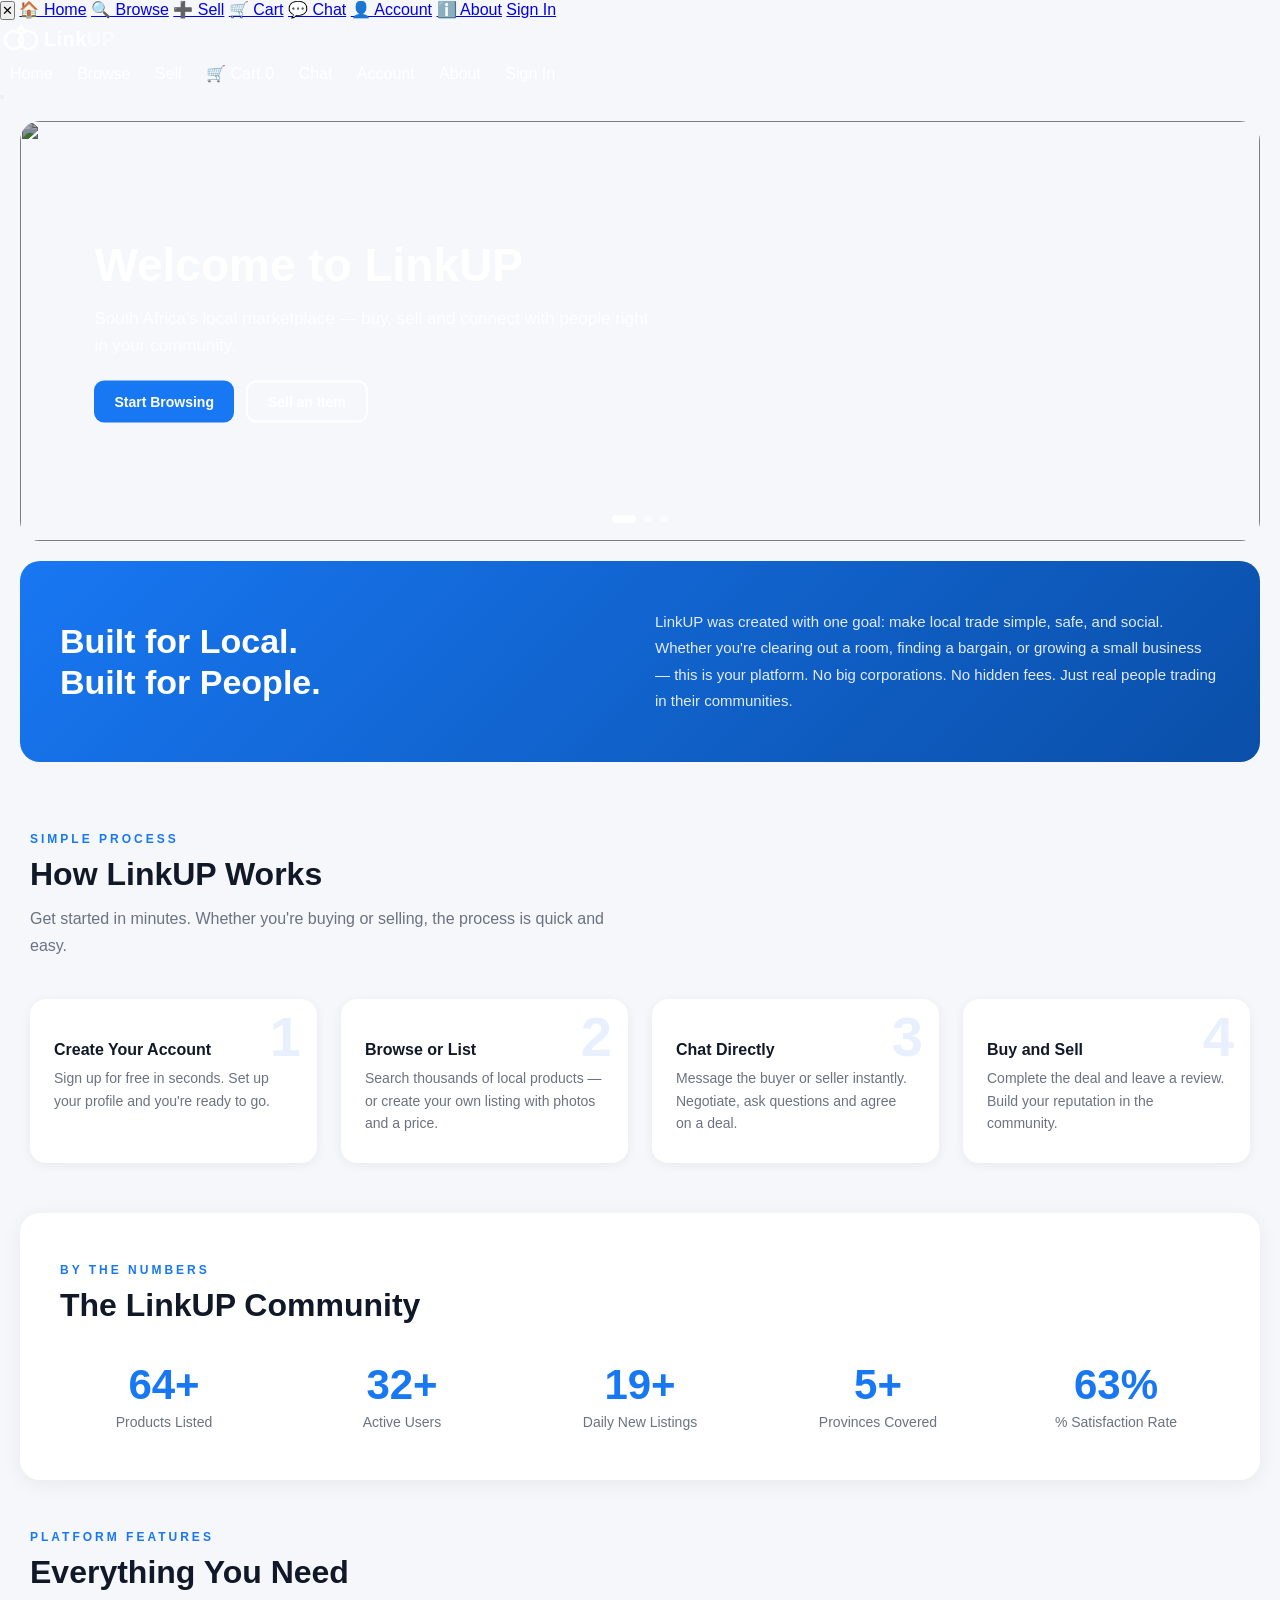
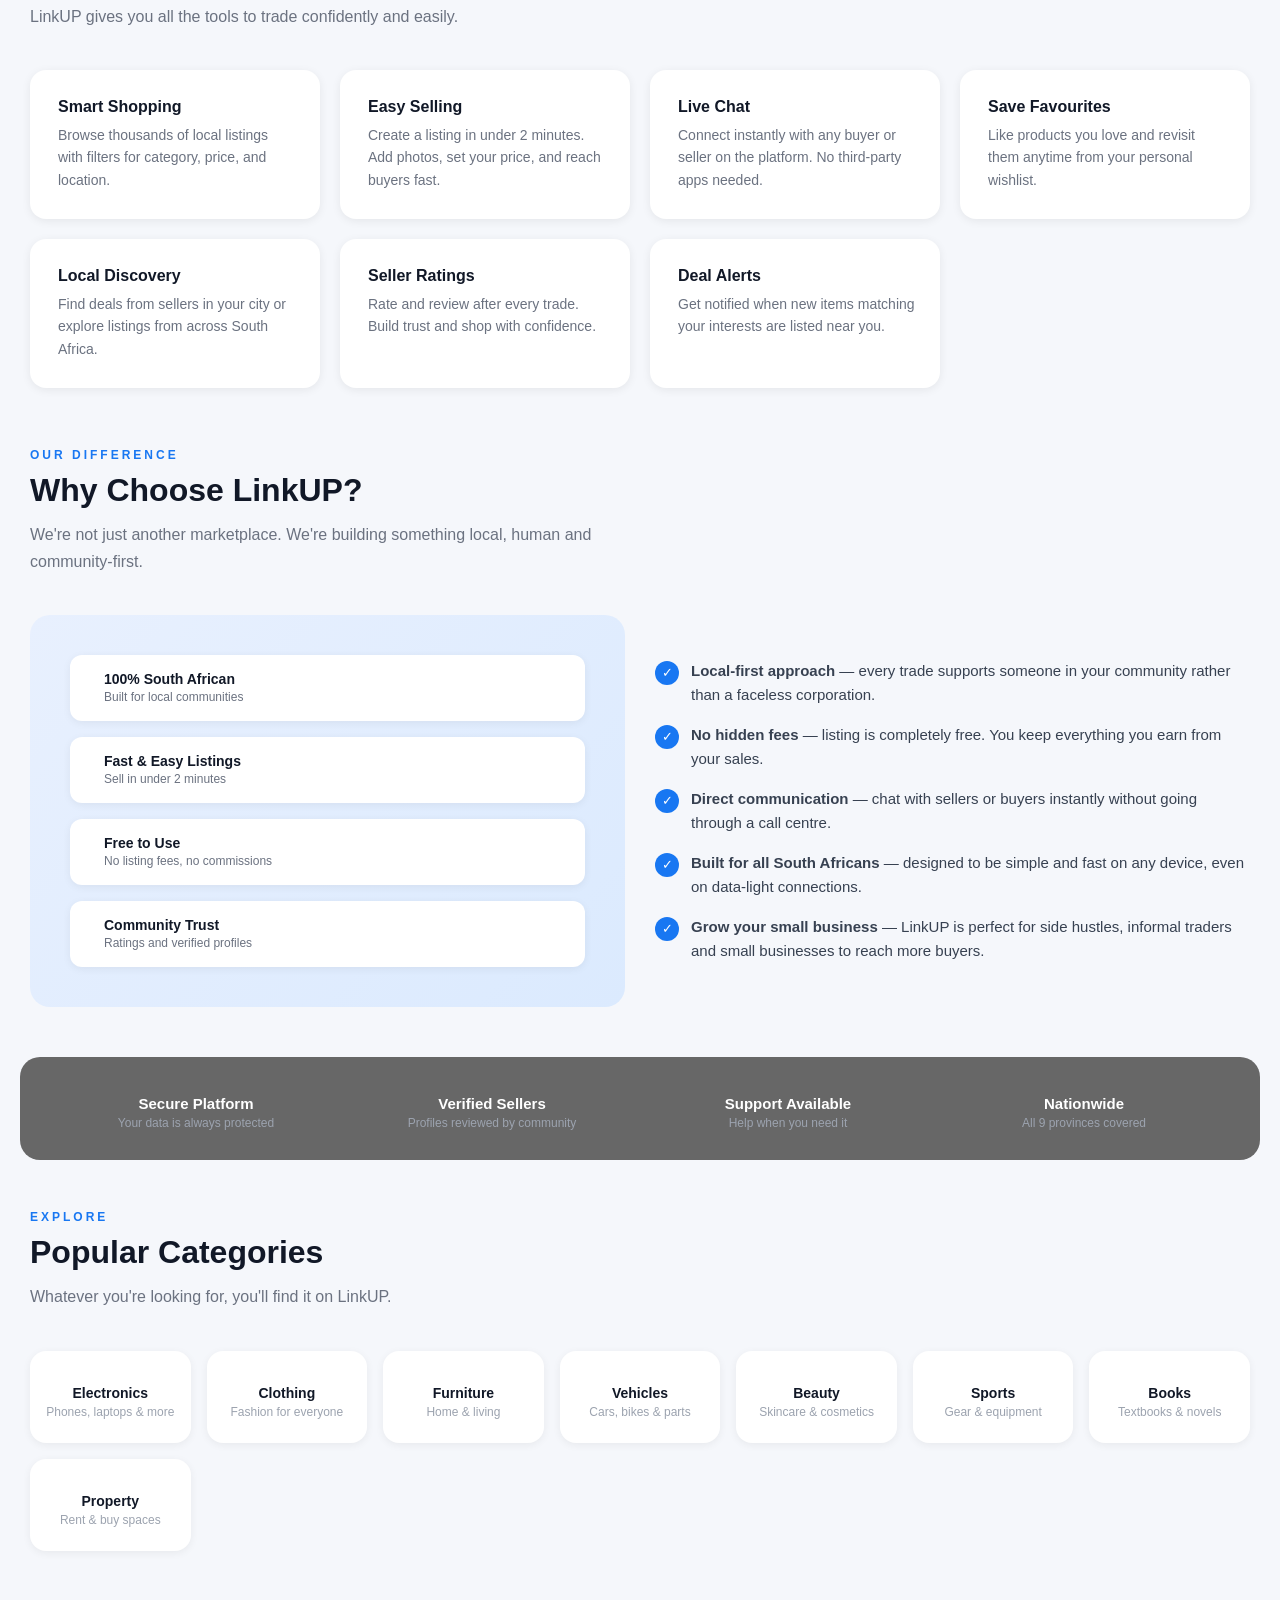
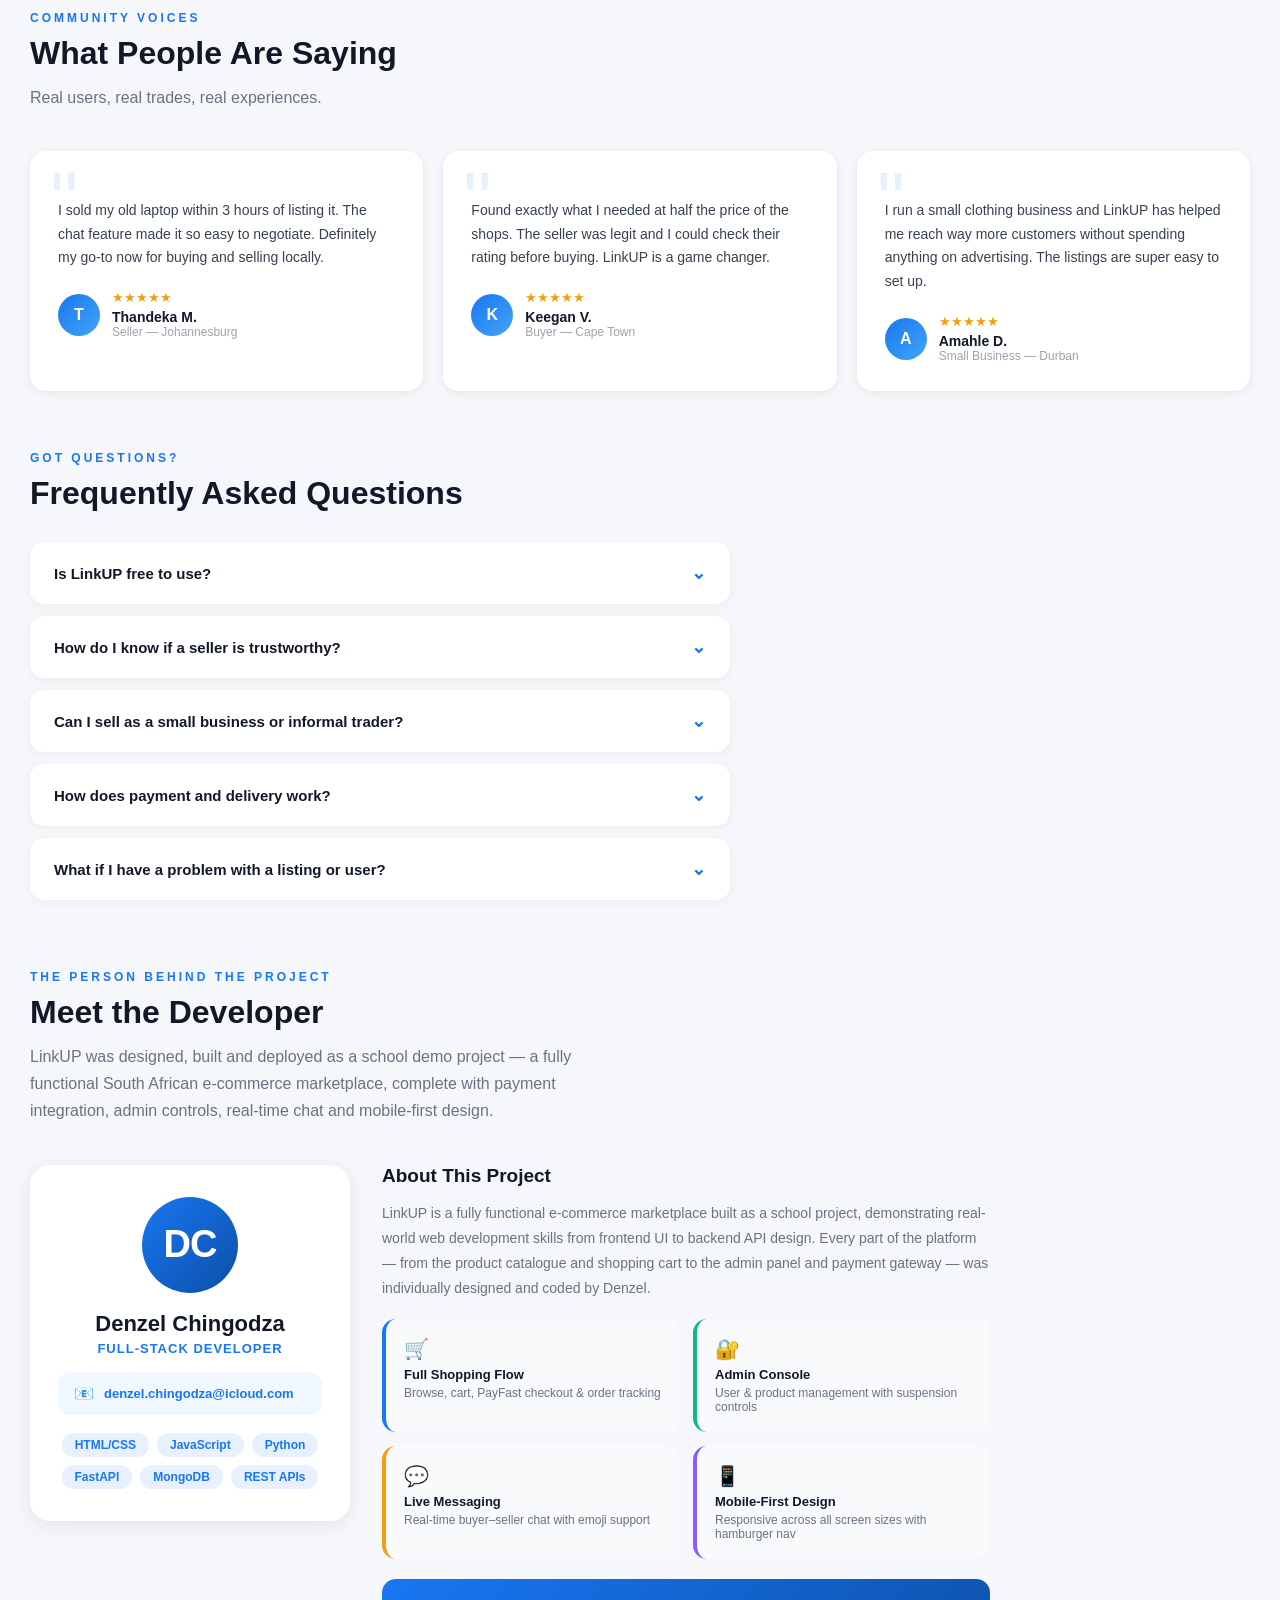
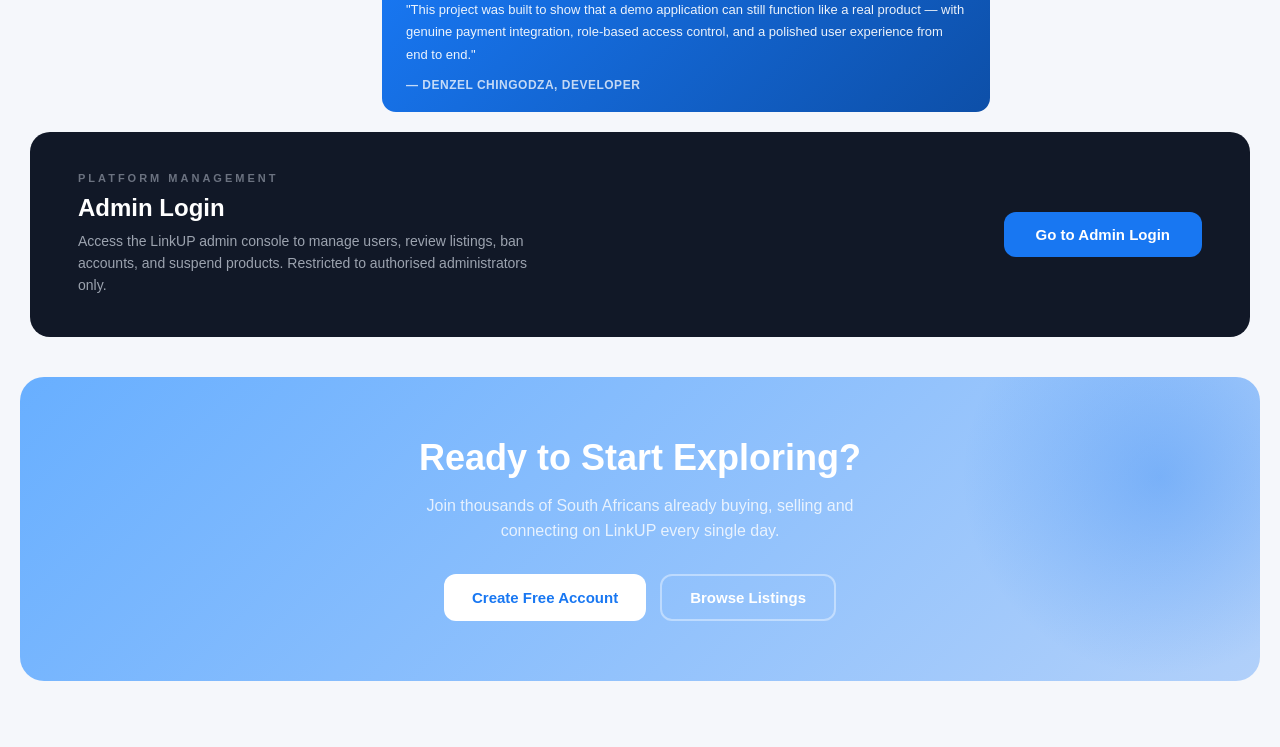
==== LinkUP Project/frontend/about.html @ 638b03fa "fix: restore admin login page to match user login design" ====
<!DOCTYPE html>
<html>
<head>
<meta name="viewport" content="width=device-width, initial-scale=1.0">
<meta charset="UTF-8">
<title>About LinkUP</title>
<link href="https://fonts.googleapis.com/css2?family=Syne:wght@400;600;700;800&family=DM+Sans:wght@300;400;500&display=swap" rel="stylesheet">
<link rel="stylesheet" href="style.css">

<style>
*{ box-sizing:border-box; margin:0; padding:0; }

body{
  font-family: -apple-system, BlinkMacSystemFont, 'Segoe UI', sans-serif;
  background:#f5f7fb;
  color:#111827;
}

/* ── MY TOPBAR ── */
.topbar nav a{
  margin:0 10px;
  color:rgb(255, 255, 255);
  text-decoration:none;
  font-weight:400;
}

/* ── THE HERO SLIDER ── */
.about-hero{
  position:relative;
  height:420px;
  overflow:hidden;
  border-radius:20px;
  margin:20px;
}
.about-slide{
  display:none;
  position:absolute;
  width:100%; height:100%;
}
.about-slide.active{ display:block; }
.about-slide img{
  width:100%; height:100%;
  object-fit:cover;
  filter:brightness(.65);
}
.about-overlay{
  position:absolute;
  top:50%; left:6%;
  transform:translateY(-50%);
  color:white;
  max-width:560px;
}
.about-overlay h1{
  font-family: -apple-system, BlinkMacSystemFont, 'Segoe UI', sans-serif;
  font-size:46px;
  font-weight:800;
  line-height:1.1;
  margin-bottom:14px;
}
.about-overlay p{
  font-size:17px;
  opacity:.9;
  margin-bottom:22px;
  line-height:1.6;
}
.hero-btns{ display:flex; gap:12px; flex-wrap:wrap; }
.hero-btns button{
  padding:11px 20px;
  border:none;
  border-radius:10px;
  font-weight:600;
  cursor:pointer;
  font-size:14px;
  transition:.2s;
}
.hero-btns .btn-primary{ background:#1877f2; color:white; }
.hero-btns .btn-outline{
  background:transparent;
  color:white;
  border:2px solid white;
}
.hero-btns button:hover{ opacity:.85; transform:translateY(-1px); }

/* slider dots */
.hero-dots{
  position:absolute;
  bottom:18px; left:50%;
  transform:translateX(-50%);
  display:flex; gap:8px;
}
.hero-dot{
  width:8px; height:8px;
  border-radius:50%;
  background:rgba(255,255,255,.5);
  cursor:pointer;
  transition:.3s;
}
.hero-dot.active{ background:white; width:24px; border-radius:4px; }

/* ── THE SECTION BASE ── */
.section{
  padding:50px 30px;
}
.section-label{
  font-size:12px;
  font-weight:700;
  letter-spacing:3px;
  text-transform:uppercase;
  color:#1877f2;
  margin-bottom:10px;
}
.section-title{
  font-family: -apple-system, BlinkMacSystemFont, 'Segoe UI', sans-serif;
  font-size:32px;
  font-weight:800;
  margin-bottom:12px;
  color:#111827;
}
.section-sub{
  color:#6b7280;
  max-width:600px;
  line-height:1.7;
  margin-bottom:40px;
}

/* ── THE MISSION STRIP ── */
.mission-strip{
  background:linear-gradient(135deg,#1877f2 0%,#0a4fa8 100%);
  color:white;
  padding:48px 40px;
  margin:0 20px 20px;
  border-radius:20px;
  display:grid;
  grid-template-columns:1fr 1fr;
  gap:30px;
  align-items:center;
}
.mission-strip h2{
  font-family: -apple-system, BlinkMacSystemFont, 'Segoe UI', sans-serif;
  font-size:34px;
  font-weight:800;
  line-height:1.2;
}
.mission-strip p{
  opacity:.88;
  line-height:1.75;
  font-size:15px;
}
@media(max-width:700px){ .mission-strip{ grid-template-columns:1fr; } }

/* ── FUNCTIONALITY ── */
.steps{
  display:grid;
  grid-template-columns:repeat(auto-fit,minmax(200px,1fr));
  gap:24px;
  counter-reset:step;
}
.step-card{
  background:white;
  border-radius:16px;
  padding:28px 24px;
  box-shadow:0 2px 12px rgba(0,0,0,.06);
  position:relative;
  overflow:hidden;
  transition:.25s;
}
.step-card:hover{ transform:translateY(-5px); box-shadow:0 8px 24px rgba(24,119,242,.15); }
.step-num{
  font-family: -apple-system, BlinkMacSystemFont, 'Segoe UI', sans-serif;
  font-size:56px;
  font-weight:800;
  color:#e8f0fe;
  position:absolute;
  top:10px; right:16px;
  line-height:1;
}
.step-icon{ font-size:30px; margin-bottom:14px; }
.step-card h3{
  font-family: -apple-system, BlinkMacSystemFont, 'Segoe UI', sans-serif;
  font-size:16px;
  font-weight:700;
  margin-bottom:8px;
}
.step-card p{ color:#6b7280; font-size:14px; line-height:1.6; }

/* ── THE FEATURE CARDS ── */
.features-grid{
  display:grid;
  grid-template-columns:repeat(auto-fit,minmax(230px,1fr));
  gap:20px;
}
.feature-card{
  background:white;
  padding:28px 24px;
  border-radius:16px;
  box-shadow:0 2px 10px rgba(0,0,0,.07);
  transition:.25s;
  border-left:4px solid transparent;
}
.feature-card:hover{
  transform:translateY(-4px);
  border-left-color:#1877f2;
  box-shadow:0 8px 24px rgba(24,119,242,.12);
}
.feature-icon{
  width:48px; height:48px;
  background:#e8f0fe;
  border-radius:12px;
  display:flex; align-items:center; justify-content:center;
  font-size:22px;
  margin-bottom:16px;
}
.feature-card h3{
  font-family: -apple-system, BlinkMacSystemFont, 'Segoe UI', sans-serif;
  font-size:16px;
  font-weight:700;
  margin-bottom:8px;
}
.feature-card p{ color:#6b7280; font-size:14px; line-height:1.6; }

/* ── THE STATS ── */
.stats-section{
  background:white;
  margin:0 20px;
  border-radius:20px;
  padding:50px 40px;
  box-shadow:0 4px 20px rgba(0,0,0,.06);
}
.stats-grid{
  display:grid;
  grid-template-columns:repeat(auto-fit,minmax(160px,1fr));
  gap:30px;
  margin-top:40px;
}
.stat-item{ text-align:center; }
.stat-number{
  font-family: -apple-system, BlinkMacSystemFont, 'Segoe UI', sans-serif;
  font-size:42px;
  font-weight:800;
  color:#1877f2;
  display:block;
  line-height:1;
  margin-bottom:8px;
}
.stat-label{ color:#6b7280; font-size:14px; }

/* ── WHY LINKUP DESIGN ── */
.why-grid{
  display:grid;
  grid-template-columns:1fr 1fr;
  gap:30px;
  align-items:center;
}
.why-visual{
  background:linear-gradient(135deg,#e8f0fe,#dbeafe);
  border-radius:20px;
  padding:40px;
  display:flex; flex-direction:column; gap:16px;
}
.why-badge{
  background:white;
  border-radius:12px;
  padding:16px 20px;
  display:flex; align-items:center; gap:14px;
  box-shadow:0 2px 8px rgba(0,0,0,.06);
  transition:.2s;
}
.why-badge:hover{ transform:translateX(6px); }
.why-badge-icon{ font-size:24px; }
.why-badge-text strong{ display:block; font-size:14px; font-weight:600; }
.why-badge-text span{ font-size:12px; color:#6b7280; }
.why-points{ list-style:none; display:flex; flex-direction:column; gap:16px; }
.why-points li{
  display:flex; gap:12px;
  align-items:flex-start;
  font-size:15px;
  color:#374151;
  line-height:1.6;
}
.why-check{
  width:24px; height:24px;
  background:#1877f2;
  border-radius:50%;
  color:white;
  font-size:13px;
  display:flex; align-items:center; justify-content:center;
  flex-shrink:0;
  margin-top:2px;
}
@media(max-width:700px){ .why-grid{ grid-template-columns:1fr; } }

/* ── THE CATEGORIES ── */
.cat-grid{
  display:grid;
  grid-template-columns:repeat(auto-fit,minmax(150px,1fr));
  gap:16px;
}
.cat-card{
  background:white;
  border-radius:16px;
  padding:24px 16px;
  text-align:center;
  cursor:pointer;
  transition:.25s;
  box-shadow:0 2px 8px rgba(0,0,0,.06);
}
.cat-card:hover{
  background:#1877f2;
  color:white;
  transform:translateY(-4px);
  box-shadow:0 8px 24px rgba(24,119,242,.25);
}
.cat-card:hover .cat-sub{ color:rgba(255,255,255,.7); }
.cat-emoji{ font-size:32px; margin-bottom:10px; }
.cat-name{ font-weight:700; font-size:14px; margin-bottom:4px; }
.cat-sub{ font-size:12px; color:#9ca3af; transition:.25s; }

/* ── THE TRUST BADGES ── */
.trust-bar{
  background:#676767;
  color:white;
  padding:30px 40px;
  margin:0 20px;
  border-radius:20px;
  display:grid;
  grid-template-columns:repeat(auto-fit,minmax(180px,1fr));
  gap:24px;
  text-align:center;
}
.trust-item .t-icon{ font-size:28px; margin-bottom:8px; }
.trust-item .t-title{
  font-family: -apple-system, BlinkMacSystemFont, 'Segoe UI', sans-serif;
  font-weight:700;
  font-size:15px;
  margin-bottom:4px;
}
.trust-item .t-sub{ font-size:12px; color:#9ca3af; }

/* ── TESTIMONIALS ── */
.testimonials-grid{
  display:grid;
  grid-template-columns:repeat(auto-fit,minmax(260px,1fr));
  gap:20px;
}
.testi-card{
  background:white;
  border-radius:16px;
  padding:28px;
  box-shadow:0 2px 10px rgba(0,0,0,.07);
  position:relative;
}
.testi-card::before{
  content:'"';
  font-family: -apple-system, BlinkMacSystemFont, 'Segoe UI', sans-serif;
  font-size:80px;
  color:#e8f0fe;
  position:absolute;
  top:10px; left:20px;
  line-height:1;
}
.testi-text{
  font-size:14px;
  color:#374151;
  line-height:1.7;
  margin-bottom:20px;
  margin-top:20px;
}
.testi-author{ display:flex; align-items:center; gap:12px; }
.testi-avatar{
  width:42px; height:42px;
  border-radius:50%;
  background:linear-gradient(135deg,#1877f2,#42a5f5);
  display:flex; align-items:center; justify-content:center;
  color:white;
  font-weight:700;
  font-size:16px;
}
.testi-name{ font-weight:600; font-size:14px; }
.testi-role{ font-size:12px; color:#9ca3af; }
.stars{ color:#f59e0b; font-size:13px; margin-bottom:4px; }

/* ── FAQ ── */
.faq-list{ max-width:700px; display:flex; flex-direction:column; gap:12px; }
.faq-item{
  background:white;
  border-radius:14px;
  overflow:hidden;
  box-shadow:0 2px 8px rgba(0,0,0,.05);
}
.faq-q{
  padding:20px 24px;
  font-weight:600;
  cursor:pointer;
  display:flex;
  justify-content:space-between;
  align-items:center;
  user-select:none;
  font-size:15px;
  transition:.2s;
}
.faq-q:hover{ color:#1877f2; }
.faq-arrow{ transition:.3s; font-size:18px; color:#1877f2; }
.faq-item.open .faq-arrow{ transform:rotate(180deg); }
.faq-a{
  max-height:0;
  overflow:hidden;
  transition:max-height .4s ease, padding .3s;
  padding:0 24px;
  color:#6b7280;
  font-size:14px;
  line-height:1.7;
}
.faq-item.open .faq-a{
  max-height:200px;
  padding:0 24px 20px;
}

/* ── CTA FINAL ── */
.final-cta{
  background:linear-gradient(135deg,#68afff 0%,#b1d0fa 100%);
  color:rgb(255, 255, 255);
  padding:60px 40px;
  margin:30px 20px;
  border-radius:24px;
  text-align:center;
  position:relative;
  overflow:hidden;
}
.final-cta::before{
  content:'';
  position:absolute;
  width:400px; height:400px;
  background:radial-gradient(circle,rgba(24,119,242,.3),transparent 70%);
  top:-100px; right:-100px;
  border-radius:50%;
}
.final-cta h2{
  font-family: -apple-system, BlinkMacSystemFont, 'Segoe UI', sans-serif;
  font-size:36px;
  font-weight:800;
  margin-bottom:14px;
  position:relative;
}
.final-cta p{
  opacity:.8;
  font-size:16px;
  margin-bottom:30px;
  max-width:500px;
  margin-left:auto; margin-right:auto;
  line-height:1.6;
  position:relative;
}
.cta-btns{ display:flex; gap:14px; justify-content:center; flex-wrap:wrap; position:relative; }
.cta-btns .btn-white{
  padding:13px 28px;
  background:white;
  color:#1877f2;
  border:none;
  border-radius:12px;
  font-weight:700;
  cursor:pointer;
  font-size:15px;
  transition:.2s;
}
.cta-btns .btn-outline-white{
  padding:13px 28px;
  background:transparent;
  color:white;
  border:2px solid rgba(255,255,255,.4);
  border-radius:12px;
  font-weight:600;
  cursor:pointer;
  font-size:15px;
  transition:.2s;
}
.cta-btns button:hover{ transform:translateY(-2px); opacity:.9; }

/* ── COUNTER ANIMATION ── */
@keyframes countUp{ from{ opacity:0; transform:translateY(10px); } to{ opacity:1; transform:translateY(0); } }
.stat-number{ animation:countUp .6s ease forwards; }

</style>
</head>
<body>

<!-- ── MY TOPBAR ── -->
<!-- Mobile nav overlay -->
<div class="mobile-nav-overlay" id="mobileOverlay" onclick="closeMobileNav()"></div>
<nav class="mobile-nav" id="mobileNav">
  <button class="mobile-nav-close" onclick="closeMobileNav()">&#x2715;</button>
  <a href="index.html">🏠 Home</a>
  <a href="products.html">🔍 Browse</a>
  <a href="sell.html">➕ Sell</a>
  <a href="cart.html">🛒 Cart</a>
  <a href="chat.html">💬 Chat</a>
  <a href="account.html">👤 Account</a>
  <a href="about.html">ℹ️ About</a>
  <a href="login.html" class="mobile-login">Sign In</a>
</nav>

<header class="topbar">
  <a href="index.html" class="brand">
    <svg width="148" height="40" viewBox="0 0 148 40" fill="none" xmlns="http://www.w3.org/2000/svg">
      <!-- Left circle -->
      <circle cx="14" cy="20" r="9" stroke="white" stroke-width="2.5" fill="none"/>
      <!-- Right circle overlapping -->
      <circle cx="28" cy="20" r="9" stroke="white" stroke-width="2.5" fill="none"/>
      <!-- Upward arrow rising from overlap -->
      <line x1="21" y1="17" x2="21" y2="7" stroke="white" stroke-width="2.5" stroke-linecap="round"/>
      <polyline points="17,11 21,6 25,11" stroke="white" stroke-width="2.5" stroke-linecap="round" stroke-linejoin="round" fill="none"/>
      <!-- Wordmark -->
      <text x="44" y="26" font-family="Poppins, Segoe UI, Arial, sans-serif"
            font-size="20" font-weight="800" fill="white" letter-spacing="0.4">
        Link<tspan fill="rgba(255,255,255,0.55)">UP</tspan>
      </text>
    </svg>
  </a>
  <nav class="nav-right">
    <a href="index.html">Home</a>
    <a href="products.html">Browse</a>
    <a href="sell.html">Sell</a>
    <a href="cart.html" class="cart-link">🛒 Cart <span id="cartCount" class="cart-count">0</span></a>
    <a href="chat.html">Chat</a>
    <a href="account.html">Account</a>
    <a href="about.html" class="active">About</a>
    <a href="login.html" class="login-link">Sign In</a>
  </nav>
  <button class="hamburger" id="hamburger" onclick="toggleMobileNav()" aria-label="Open menu"><span></span><span></span><span></span></button>
</header>

<!-- ── HERO SLIDER ── -->
<div class="about-hero">

  <div class="about-slide active">
    <img src="https://images.unsplash.com/photo-1580060839134-75a5edca2e99?q=80&w=2071&auto=format&fit=crop">
    <div class="about-overlay">
      <h1>Welcome to LinkUP</h1>
      <p>South Africa's local marketplace — buy, sell and connect with people right in your community.</p>
      <div class="hero-btns">
        <button class="btn-primary" onclick="location.href='products.html'">Start Browsing</button>
        <button class="btn-outline" onclick="location.href='sell.html'">Sell an Item</button>
      </div>
    </div>
  </div>

  <div class="about-slide">
    <img src="https://images.unsplash.com/photo-1692689383052-9fbf3d1c0969?q=80&w=2071&auto=format&fit=crop">
    <div class="about-overlay">
      <h1>Everything In One Place</h1>
      <p>Electronics, fashion, furniture, vehicles and more — all from local sellers near you.</p>
      <div class="hero-btns">
        <button class="btn-primary" onclick="location.href='products.html'">Explore Marketplace</button>
      </div>
    </div>
  </div>

  <div class="about-slide">
    <img src="https://images.unsplash.com/photo-1522202176988-66273c2fd55f">
    <div class="about-overlay">
      <h1>Chat & Connect Instantly</h1>
      <p>Talk directly with buyers and sellers — no middlemen, no delays.</p>
      <div class="hero-btns">
        <button class="btn-primary" onclick="location.href='chat.html'">Open Chat</button>
      </div>
    </div>
  </div>

  <div class="hero-dots">
    <div class="hero-dot active" onclick="goToSlide(0)"></div>
    <div class="hero-dot" onclick="goToSlide(1)"></div>
    <div class="hero-dot" onclick="goToSlide(2)"></div>
  </div>
</div>

<!-- ── MISSION STRIP ── -->
<div class="mission-strip">
  <div>
    <h2>Built for Local.<br>Built for People.</h2>
  </div>
  <div>
    <p>LinkUP was created with one goal: make local trade simple, safe, and social. Whether you're clearing out a room, finding a bargain, or growing a small business — this is your platform. No big corporations. No hidden fees. Just real people trading in their communities.</p>
  </div>
</div>

<!-- ── HOW IT WORKS ── -->
<section class="section">
  <div class="section-label">Simple Process</div>
  <h2 class="section-title">How LinkUP Works</h2>
  <p class="section-sub">Get started in minutes. Whether you're buying or selling, the process is quick and easy.</p>

  <div class="steps">

    <div class="step-card">
      <div class="step-num">1</div>
      <div class="step-icon"></div>
      <h3>Create Your Account</h3>
      <p>Sign up for free in seconds. Set up your profile and you're ready to go.</p>
    </div>

    <div class="step-card">
      <div class="step-num">2</div>
      <div class="step-icon"></div>
      <h3>Browse or List</h3>
      <p>Search thousands of local products — or create your own listing with photos and a price.</p>
    </div>

    <div class="step-card">
      <div class="step-num">3</div>
      <div class="step-icon"></div>
      <h3>Chat Directly</h3>
      <p>Message the buyer or seller instantly. Negotiate, ask questions and agree on a deal.</p>
    </div>

    <div class="step-card">
      <div class="step-num">4</div>
      <div class="step-icon"></div>
      <h3>Buy and Sell</h3>
      <p>Complete the deal and leave a review. Build your reputation in the community.</p>
    </div>

  </div>
</section>

<!-- ── STATISTICS ── -->
<div class="stats-section">
  <div class="section-label">By the Numbers</div>
  <h2 class="section-title">The LinkUP Community</h2>
  <div class="stats-grid">
    <div class="stat-item">
      <span class="stat-number" data-target="100">0</span>
      <div class="stat-label">Products Listed</div>
    </div>
    <div class="stat-item">
      <span class="stat-number" data-target="50">0</span>
      <div class="stat-label">Active Users</div>
    </div>
    <div class="stat-item">
      <span class="stat-number" data-target="30">0</span>
      <div class="stat-label">Daily New Listings</div>
    </div>
    <div class="stat-item">
      <span class="stat-number" data-target="9">0</span>
      <div class="stat-label">Provinces Covered</div>
    </div>
    <div class="stat-item">
      <span class="stat-number" data-target="98">0</span>
      <div class="stat-label">% Satisfaction Rate</div>
    </div>
  </div>
</div>

<!-- ── FEATURES ── -->
<section class="section">
  <div class="section-label">Platform Features</div>
  <h2 class="section-title">Everything You Need</h2>
  <p class="section-sub">LinkUP gives you all the tools to trade confidently and easily.</p>

  <div class="features-grid">

    <div class="feature-card">
      <h3>Smart Shopping</h3>
      <p>Browse thousands of local listings with filters for category, price, and location.</p>
    </div>

    <div class="feature-card">
      <h3>Easy Selling</h3>
      <p>Create a listing in under 2 minutes. Add photos, set your price, and reach buyers fast.</p>
    </div>

    <div class="feature-card">
      <h3>Live Chat</h3>
      <p>Connect instantly with any buyer or seller on the platform. No third-party apps needed.</p>
    </div>

    <div class="feature-card">
      <h3>Save Favourites</h3>
      <p>Like products you love and revisit them anytime from your personal wishlist.</p>
    </div>

    <div class="feature-card">
      <h3>Local Discovery</h3>
      <p>Find deals from sellers in your city or explore listings from across South Africa.</p>
    </div>

    <div class="feature-card">
      <h3>Seller Ratings</h3>
      <p>Rate and review after every trade. Build trust and shop with confidence.</p>
    </div>

    <div class="feature-card">
      <h3>Deal Alerts</h3>
      <p>Get notified when new items matching your interests are listed near you.</p>
    </div>

    

  </div>
</section>

<!-- ── WHY LINKUP ── -->
<section class="section" style="padding-top:10px;">
  <div class="section-label">Our Difference</div>
  <h2 class="section-title">Why Choose LinkUP?</h2>
  <p class="section-sub">We're not just another marketplace. We're building something local, human and community-first.</p>

  <div class="why-grid">
    <div class="why-visual">
      <div class="why-badge">
        <div class="why-badge-icon"></div>
        <div class="why-badge-text">
          <strong>100% South African</strong>
          <span>Built for local communities</span>
        </div>
      </div>
      <div class="why-badge">
        <div class="why-badge-icon"></div>
        <div class="why-badge-text">
          <strong>Fast & Easy Listings</strong>
          <span>Sell in under 2 minutes</span>
        </div>
      </div>
      <div class="why-badge">
        <div class="why-badge-icon"></div>
        <div class="why-badge-text">
          <strong>Free to Use</strong>
          <span>No listing fees, no commissions</span>
        </div>
      </div>
      <div class="why-badge">
        <div class="why-badge-icon"></div>
        <div class="why-badge-text">
          <strong>Community Trust</strong>
          <span>Ratings and verified profiles</span>
        </div>
      </div>
    </div>

    <div>
      <ul class="why-points">
        <li>
          <div class="why-check">✓</div>
          <span><strong>Local-first approach</strong> — every trade supports someone in your community rather than a faceless corporation.</span>
        </li>
        <li>
          <div class="why-check">✓</div>
          <span><strong>No hidden fees</strong> — listing is completely free. You keep everything you earn from your sales.</span>
        </li>
        <li>
          <div class="why-check">✓</div>
          <span><strong>Direct communication</strong> — chat with sellers or buyers instantly without going through a call centre.</span>
        </li>
        <li>
          <div class="why-check">✓</div>
          <span><strong>Built for all South Africans</strong> — designed to be simple and fast on any device, even on data-light connections.</span>
        </li>
        <li>
          <div class="why-check">✓</div>
          <span><strong>Grow your small business</strong> — LinkUP is perfect for side hustles, informal traders and small businesses to reach more buyers.</span>
        </li>
      </ul>
    </div>
  </div>
</section>

<!-- ── TRUST BAR ── -->
<div class="trust-bar">
  <div class="trust-item">
    <div class="t-icon"></div>
    <div class="t-title">Secure Platform</div>
    <div class="t-sub">Your data is always protected</div>
  </div>
  <div class="trust-item">
    <div class="t-icon"></div>
    <div class="t-title">Verified Sellers</div>
    <div class="t-sub">Profiles reviewed by community</div>
  </div>
  <div class="trust-item">
    <div class="t-icon"></div>
    <div class="t-title">Support Available</div>
    <div class="t-sub">Help when you need it</div>
  </div>
  <div class="trust-item">
    <div class="t-icon"></div>
    <div class="t-title">Nationwide</div>
    <div class="t-sub">All 9 provinces covered</div>
  </div>
</div>

<!-- ── CATEGORIES ── -->
<section class="section">
  <div class="section-label">Explore</div>
  <h2 class="section-title">Popular Categories</h2>
  <p class="section-sub">Whatever you're looking for, you'll find it on LinkUP.</p>

  <div class="cat-grid">
    <div class="cat-card" onclick="location.href='products.html'">
      <div class="cat-emoji"></div>
      <div class="cat-name">Electronics</div>
      <div class="cat-sub">Phones, laptops & more</div>
    </div>
    <div class="cat-card" onclick="location.href='products.html'">
      <div class="cat-emoji"></div>
      <div class="cat-name">Clothing</div>
      <div class="cat-sub">Fashion for everyone</div>
    </div>
    <div class="cat-card" onclick="location.href='products.html'">
      <div class="cat-emoji"></div>
      <div class="cat-name">Furniture</div>
      <div class="cat-sub">Home & living</div>
    </div>
    <div class="cat-card" onclick="location.href='products.html'">
      <div class="cat-emoji"></div>
      <div class="cat-name">Vehicles</div>
      <div class="cat-sub">Cars, bikes & parts</div>
    </div>
    <div class="cat-card" onclick="location.href='products.html'">
      <div class="cat-emoji"></div>
      <div class="cat-name">Beauty</div>
      <div class="cat-sub">Skincare & cosmetics</div>
    </div>
    <div class="cat-card" onclick="location.href='products.html'">
      <div class="cat-emoji"></div>
      <div class="cat-name">Sports</div>
      <div class="cat-sub">Gear & equipment</div>
    </div>
    <div class="cat-card" onclick="location.href='products.html'">
      <div class="cat-emoji"></div>
      <div class="cat-name">Books</div>
      <div class="cat-sub">Textbooks & novels</div>
    </div>
    <div class="cat-card" onclick="location.href='products.html'">
      <div class="cat-emoji"></div>
      <div class="cat-name">Property</div>
      <div class="cat-sub">Rent & buy spaces</div>
    </div>
  </div>
</section>

<!-- ── TESTIMONIALS ── -->
<section class="section" style="padding-top:10px;">
  <div class="section-label">Community Voices</div>
  <h2 class="section-title">What People Are Saying</h2>
  <p class="section-sub">Real users, real trades, real experiences.</p>

  <div class="testimonials-grid">

    <div class="testi-card">
      <div class="testi-text">I sold my old laptop within 3 hours of listing it. The chat feature made it so easy to negotiate. Definitely my go-to now for buying and selling locally.</div>
      <div class="testi-author">
        <div class="testi-avatar">T</div>
        <div>
          <div class="stars">★★★★★</div>
          <div class="testi-name">Thandeka M.</div>
          <div class="testi-role">Seller — Johannesburg</div>
        </div>
      </div>
    </div>

    <div class="testi-card">
      <div class="testi-text">Found exactly what I needed at half the price of the shops. The seller was legit and I could check their rating before buying. LinkUP is a game changer.</div>
      <div class="testi-author">
        <div class="testi-avatar">K</div>
        <div>
          <div class="stars">★★★★★</div>
          <div class="testi-name">Keegan V.</div>
          <div class="testi-role">Buyer — Cape Town</div>
        </div>
      </div>
    </div>

    <div class="testi-card">
      <div class="testi-text">I run a small clothing business and LinkUP has helped me reach way more customers without spending anything on advertising. The listings are super easy to set up.</div>
      <div class="testi-author">
        <div class="testi-avatar">A</div>
        <div>
          <div class="stars">★★★★★</div>
          <div class="testi-name">Amahle D.</div>
          <div class="testi-role">Small Business — Durban</div>
        </div>
      </div>
    </div>

  </div>
</section>

<!-- ── FAQ ── -->
<section class="section" style="padding-top:10px;">
  <div class="section-label">Got Questions?</div>
  <h2 class="section-title">Frequently Asked Questions</h2>
  <br>
  <div class="faq-list">

    <div class="faq-item">
      <div class="faq-q" onclick="toggleFaq(this)">
        Is LinkUP free to use?
        <span class="faq-arrow">⌄</span>
      </div>
      <div class="faq-a">Yes! Creating an account, browsing listings and even listing your own items is completely free. There are no hidden fees or commissions taken from your sales.</div>
    </div>

    <div class="faq-item">
      <div class="faq-q" onclick="toggleFaq(this)">
        How do I know if a seller is trustworthy?
        <span class="faq-arrow">⌄</span>
      </div>
      <div class="faq-a">Every seller on LinkUP has a public profile with ratings and reviews from previous buyers. You can also view their listing history and chat with them before committing to anything.</div>
    </div>

    <div class="faq-item">
      <div class="faq-q" onclick="toggleFaq(this)">
        Can I sell as a small business or informal trader?
        <span class="faq-arrow">⌄</span>
      </div>
      <div class="faq-a">Absolutely! LinkUP is perfect for small businesses, side hustles and informal traders. You can create multiple listings and reach customers across your city or even nationwide.</div>
    </div>

    <div class="faq-item">
      <div class="faq-q" onclick="toggleFaq(this)">
        How does payment and delivery work?
        <span class="faq-arrow">⌄</span>
      </div>
      <div class="faq-a">Payment and delivery are arranged directly between the buyer and seller via our chat feature. This keeps things flexible — cash, EFT, or meet-up arrangements are all up to you.</div>
    </div>

    <div class="faq-item">
      <div class="faq-q" onclick="toggleFaq(this)">
        What if I have a problem with a listing or user?
        <span class="faq-arrow">⌄</span>
      </div>
      <div class="faq-a">You can flag any listing or user directly from the platform. Our moderation team reviews reports and takes action to keep the community safe and trustworthy.</div>
    </div>

  </div>
</section>

<!-- ── DEVELOPER SECTION ── -->
<section class="section" style="padding-top:20px;padding-bottom:10px;">
  <div class="section-label">The Person Behind the Project</div>
  <h2 class="section-title">Meet the Developer</h2>
  <p class="section-sub">LinkUP was designed, built and deployed as a school demo project — a fully functional South African e-commerce marketplace, complete with payment integration, admin controls, real-time chat and mobile-first design.</p>

  <div style="display:grid;grid-template-columns:320px 1fr;gap:32px;align-items:start;max-width:960px;">

    <!-- Profile card -->
    <div style="background:#fff;border-radius:20px;padding:32px 28px;box-shadow:0 4px 20px rgba(0,0,0,.08);text-align:center;">
      <div style="width:96px;height:96px;border-radius:50%;background:linear-gradient(135deg,#1877f2,#0d4fa8);display:flex;align-items:center;justify-content:center;font-size:38px;font-weight:800;color:#fff;margin:0 auto 18px;font-family:'Poppins',sans-serif;letter-spacing:-1px;">DC</div>
      <h3 style="font-size:22px;font-weight:800;color:#111827;margin:0 0 4px;font-family:'Poppins',sans-serif;">Denzel Chingodza</h3>
      <p style="color:#1877f2;font-size:13px;font-weight:700;text-transform:uppercase;letter-spacing:1px;margin:0 0 16px;">Full-Stack Developer</p>
      <div style="background:#f0f7ff;border-radius:12px;padding:12px 16px;margin-bottom:18px;text-align:left;">
        <div style="display:flex;align-items:center;gap:10px;font-size:13px;color:#374151;">
          <span style="font-size:16px;">📧</span>
          <a href="mailto:denzel.chingodza@icloud.com" style="color:#1877f2;font-weight:600;text-decoration:none;">denzel.chingodza@icloud.com</a>
        </div>
      </div>
      <div style="display:flex;gap:8px;justify-content:center;flex-wrap:wrap;">
        <span style="background:#e8f0fe;color:#1877f2;padding:5px 13px;border-radius:20px;font-size:12px;font-weight:600;">HTML/CSS</span>
        <span style="background:#e8f0fe;color:#1877f2;padding:5px 13px;border-radius:20px;font-size:12px;font-weight:600;">JavaScript</span>
        <span style="background:#e8f0fe;color:#1877f2;padding:5px 13px;border-radius:20px;font-size:12px;font-weight:600;">Python</span>
        <span style="background:#e8f0fe;color:#1877f2;padding:5px 13px;border-radius:20px;font-size:12px;font-weight:600;">FastAPI</span>
        <span style="background:#e8f0fe;color:#1877f2;padding:5px 13px;border-radius:20px;font-size:12px;font-weight:600;">MongoDB</span>
        <span style="background:#e8f0fe;color:#1877f2;padding:5px 13px;border-radius:20px;font-size:12px;font-weight:600;">REST APIs</span>
      </div>
    </div>

    <!-- Project detail -->
    <div>
      <h3 style="font-size:19px;font-weight:800;color:#111827;margin:0 0 14px;font-family:'Poppins',sans-serif;">About This Project</h3>
      <p style="color:#6b7280;font-size:14px;line-height:1.8;margin-bottom:18px;">LinkUP is a fully functional e-commerce marketplace built as a school project, demonstrating real-world web development skills from frontend UI to backend API design. Every part of the platform — from the product catalogue and shopping cart to the admin panel and payment gateway — was individually designed and coded by Denzel.</p>

      <div style="display:grid;grid-template-columns:1fr 1fr;gap:14px;margin-bottom:20px;">
        <div style="background:#f8fafc;border-radius:14px;padding:18px;border-left:4px solid #1877f2;">
          <div style="font-size:20px;margin-bottom:6px;">🛒</div>
          <div style="font-size:13px;font-weight:700;color:#111827;margin-bottom:4px;">Full Shopping Flow</div>
          <div style="font-size:12px;color:#6b7280;">Browse, cart, PayFast checkout & order tracking</div>
        </div>
        <div style="background:#f8fafc;border-radius:14px;padding:18px;border-left:4px solid #10b981;">
          <div style="font-size:20px;margin-bottom:6px;">🔐</div>
          <div style="font-size:13px;font-weight:700;color:#111827;margin-bottom:4px;">Admin Console</div>
          <div style="font-size:12px;color:#6b7280;">User & product management with suspension controls</div>
        </div>
        <div style="background:#f8fafc;border-radius:14px;padding:18px;border-left:4px solid #f59e0b;">
          <div style="font-size:20px;margin-bottom:6px;">💬</div>
          <div style="font-size:13px;font-weight:700;color:#111827;margin-bottom:4px;">Live Messaging</div>
          <div style="font-size:12px;color:#6b7280;">Real-time buyer–seller chat with emoji support</div>
        </div>
        <div style="background:#f8fafc;border-radius:14px;padding:18px;border-left:4px solid #8b5cf6;">
          <div style="font-size:20px;margin-bottom:6px;">📱</div>
          <div style="font-size:13px;font-weight:700;color:#111827;margin-bottom:4px;">Mobile-First Design</div>
          <div style="font-size:12px;color:#6b7280;">Responsive across all screen sizes with hamburger nav</div>
        </div>
      </div>

      <div style="background:linear-gradient(135deg,#1877f2,#0d4fa8);border-radius:14px;padding:20px 24px;color:#fff;">
        <p style="font-size:13px;line-height:1.7;opacity:.92;margin:0;">"This project was built to show that a demo application can still function like a real product — with genuine payment integration, role-based access control, and a polished user experience from end to end."</p>
        <p style="font-size:12px;font-weight:700;margin-top:12px;opacity:.75;letter-spacing:.5px;">— DENZEL CHINGODZA, DEVELOPER</p>
      </div>
    </div>

  </div>
</section>
<style>
@media(max-width:700px){
  section .section > div[style*="grid-template-columns:320px"]{grid-template-columns:1fr!important;}
}
</style>

<!-- ── ADMIN ACCESS ── -->
<section class="section" style="padding-top:10px;padding-bottom:10px;">
  <div style="background:#111827;border-radius:20px;padding:40px 48px;display:flex;align-items:center;justify-content:space-between;gap:32px;flex-wrap:wrap;">
    <div>
      <div style="font-size:11px;font-weight:700;letter-spacing:3px;text-transform:uppercase;color:#6b7280;margin-bottom:10px;">Platform Management</div>
      <h3 style="font-size:24px;font-weight:800;color:#ffffff;margin:0 0 8px;font-family:-apple-system,BlinkMacSystemFont,'Segoe UI',sans-serif;">Admin Login</h3>
      <p style="color:#9ca3af;font-size:14px;line-height:1.6;margin:0;max-width:480px;">Access the LinkUP admin console to manage users, review listings, ban accounts, and suspend products. Restricted to authorised administrators only.</p>
    </div>
    <a href="admin-login.html" style="display:inline-block;background:#1877f2;color:white;text-decoration:none;padding:14px 32px;border-radius:12px;font-weight:700;font-size:15px;white-space:nowrap;transition:.2s;" onmouseover="this.style.background='#1464d8'" onmouseout="this.style.background='#1877f2'">Go to Admin Login</a>
  </div>
</section>

<!-- ── FINAL CTA ── -->
<div class="final-cta">
  <h2>Ready to Start Exploring?</h2>
  <p>Join thousands of South Africans already buying, selling and connecting on LinkUP every single day.</p>
  <div class="cta-btns">
    <button class="btn-white" onclick="location.href='login.html'">Create Free Account</button>
    <button class="btn-outline-white" onclick="location.href='products.html'">Browse Listings</button>
  </div>
</div>

<br><br>

<script>
/* ── CART COUNT ── */
function updateCartCount() {
    const cart = JSON.parse(localStorage.getItem('cart')) || [];
    const el = document.getElementById('cartCount');
    if (el) el.textContent = cart.length;
}
updateCartCount();

/* ── MOBILE NAV ── */
function toggleMobileNav() {
    const nav = document.getElementById('mobileNav');
    const overlay = document.getElementById('mobileOverlay');
    const btn = document.getElementById('hamburger');
    const open = nav.classList.toggle('open');
    overlay.classList.toggle('open', open);
    btn.classList.toggle('open', open);
    document.body.style.overflow = open ? 'hidden' : '';
}
function closeMobileNav() {
    document.getElementById('mobileNav').classList.remove('open');
    document.getElementById('mobileOverlay').classList.remove('open');
    document.getElementById('hamburger').classList.remove('open');
    document.body.style.overflow = '';
}

/* ── HERO SLIDER ── */
let idx = 0;
const slides = document.querySelectorAll('.about-slide');
const dots = document.querySelectorAll('.hero-dot');

function goToSlide(n){
  slides[idx].classList.remove('active');
  dots[idx].classList.remove('active');
  idx = n;
  slides[idx].classList.add('active');
  dots[idx].classList.add('active');
}

setInterval(()=> goToSlide((idx+1) % slides.length), 4500);

/* ── FAQ TOGGLE ── */
function toggleFaq(el){
  const item = el.parentElement;
  const isOpen = item.classList.contains('open');
  document.querySelectorAll('.faq-item').forEach(i=> i.classList.remove('open'));
  if(!isOpen) item.classList.add('open');
}

/* ── ANIMATED COUNTERS ── */
function animateCounter(el){
  const target = parseInt(el.dataset.target);
  const duration = 1800;
  const step = target / (duration / 16);
  let current = 0;
  const timer = setInterval(()=>{
    current = Math.min(current + step, target);
    if(target >= 1000){
      el.textContent = (current >= 1000 ? (current/1000).toFixed(1)+'K+' : Math.floor(current));
    } else if(el.dataset.target === '98'){
      el.textContent = Math.floor(current)+'%';
    } else {
      el.textContent = Math.floor(current)+'+';
    }
    if(current >= target) clearInterval(timer);
  }, 16);
}

/* trigger counters when visible */
const observer = new IntersectionObserver((entries)=>{
  entries.forEach(e=>{
    if(e.isIntersecting){
      animateCounter(e.target);
      observer.unobserve(e.target);
    }
  });
},{threshold:0.5});

document.querySelectorAll('.stat-number').forEach(el=> observer.observe(el));
</script>

</body>
</html>
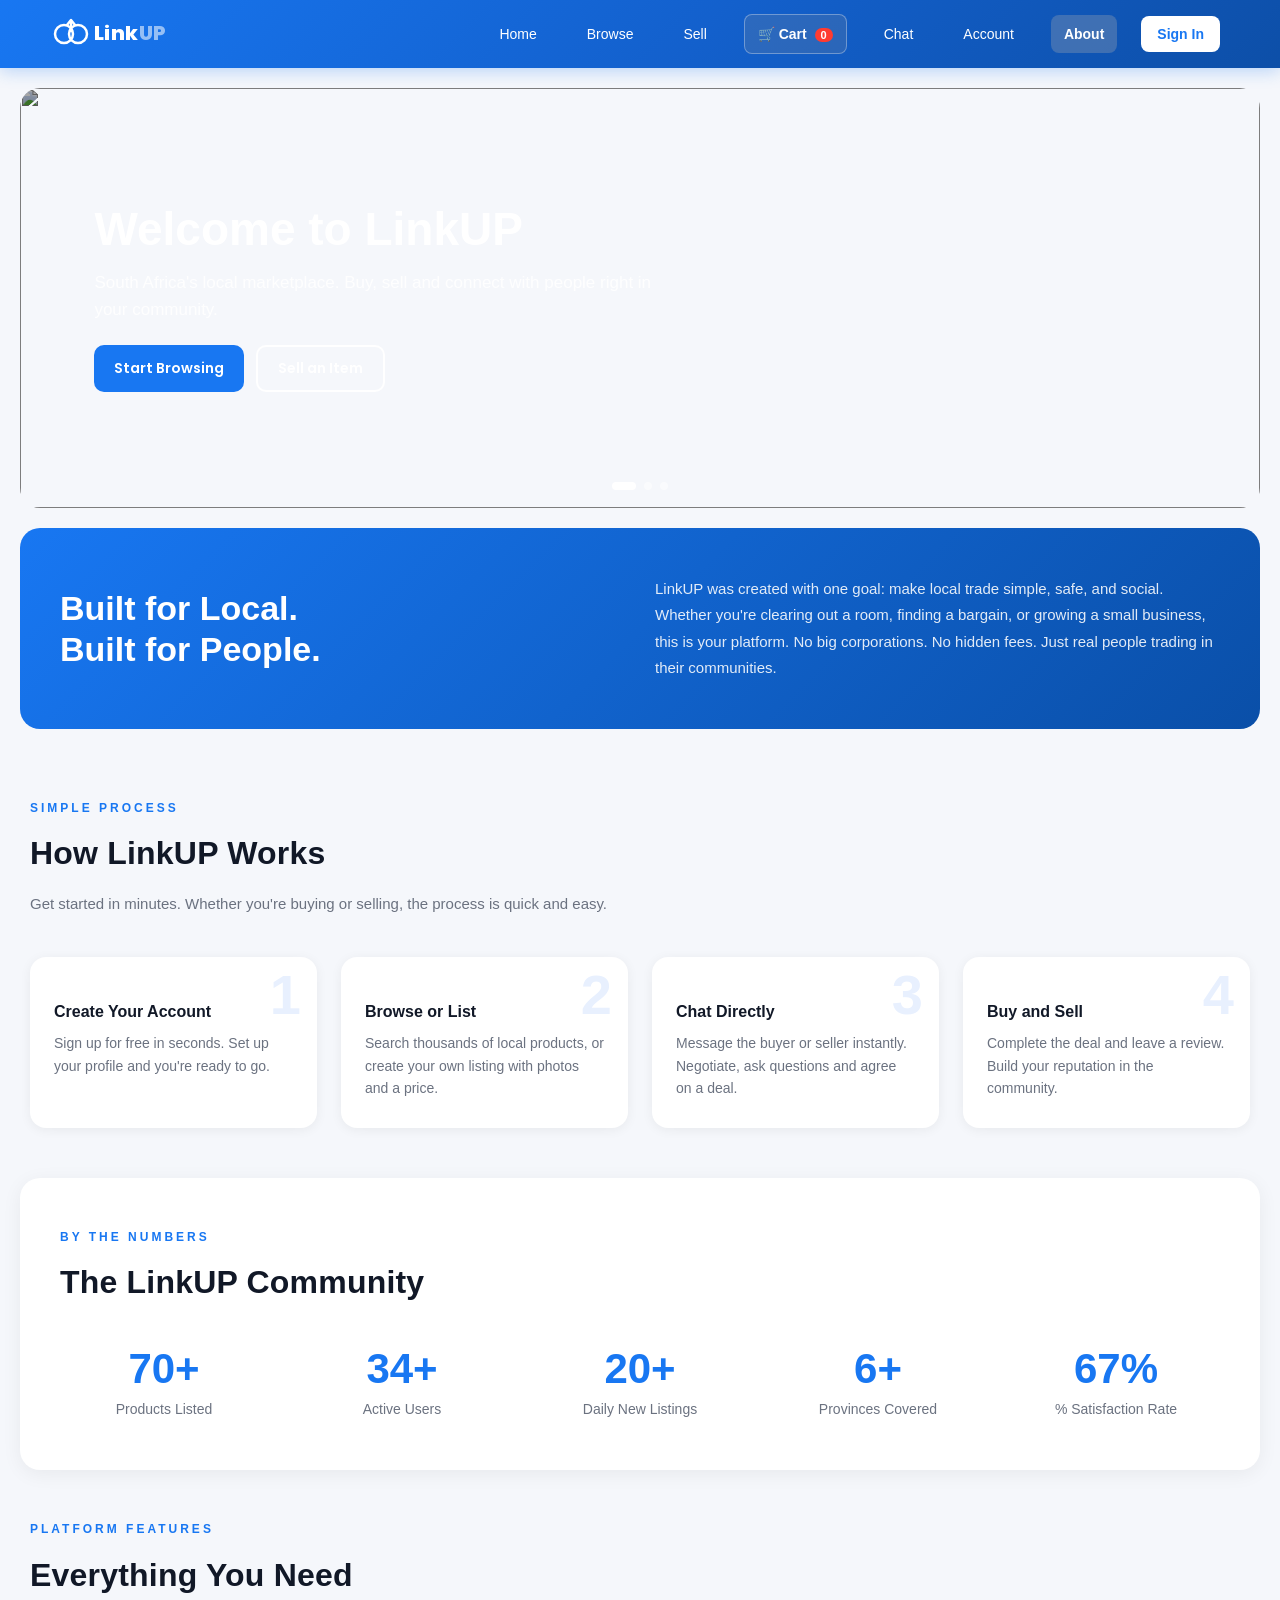
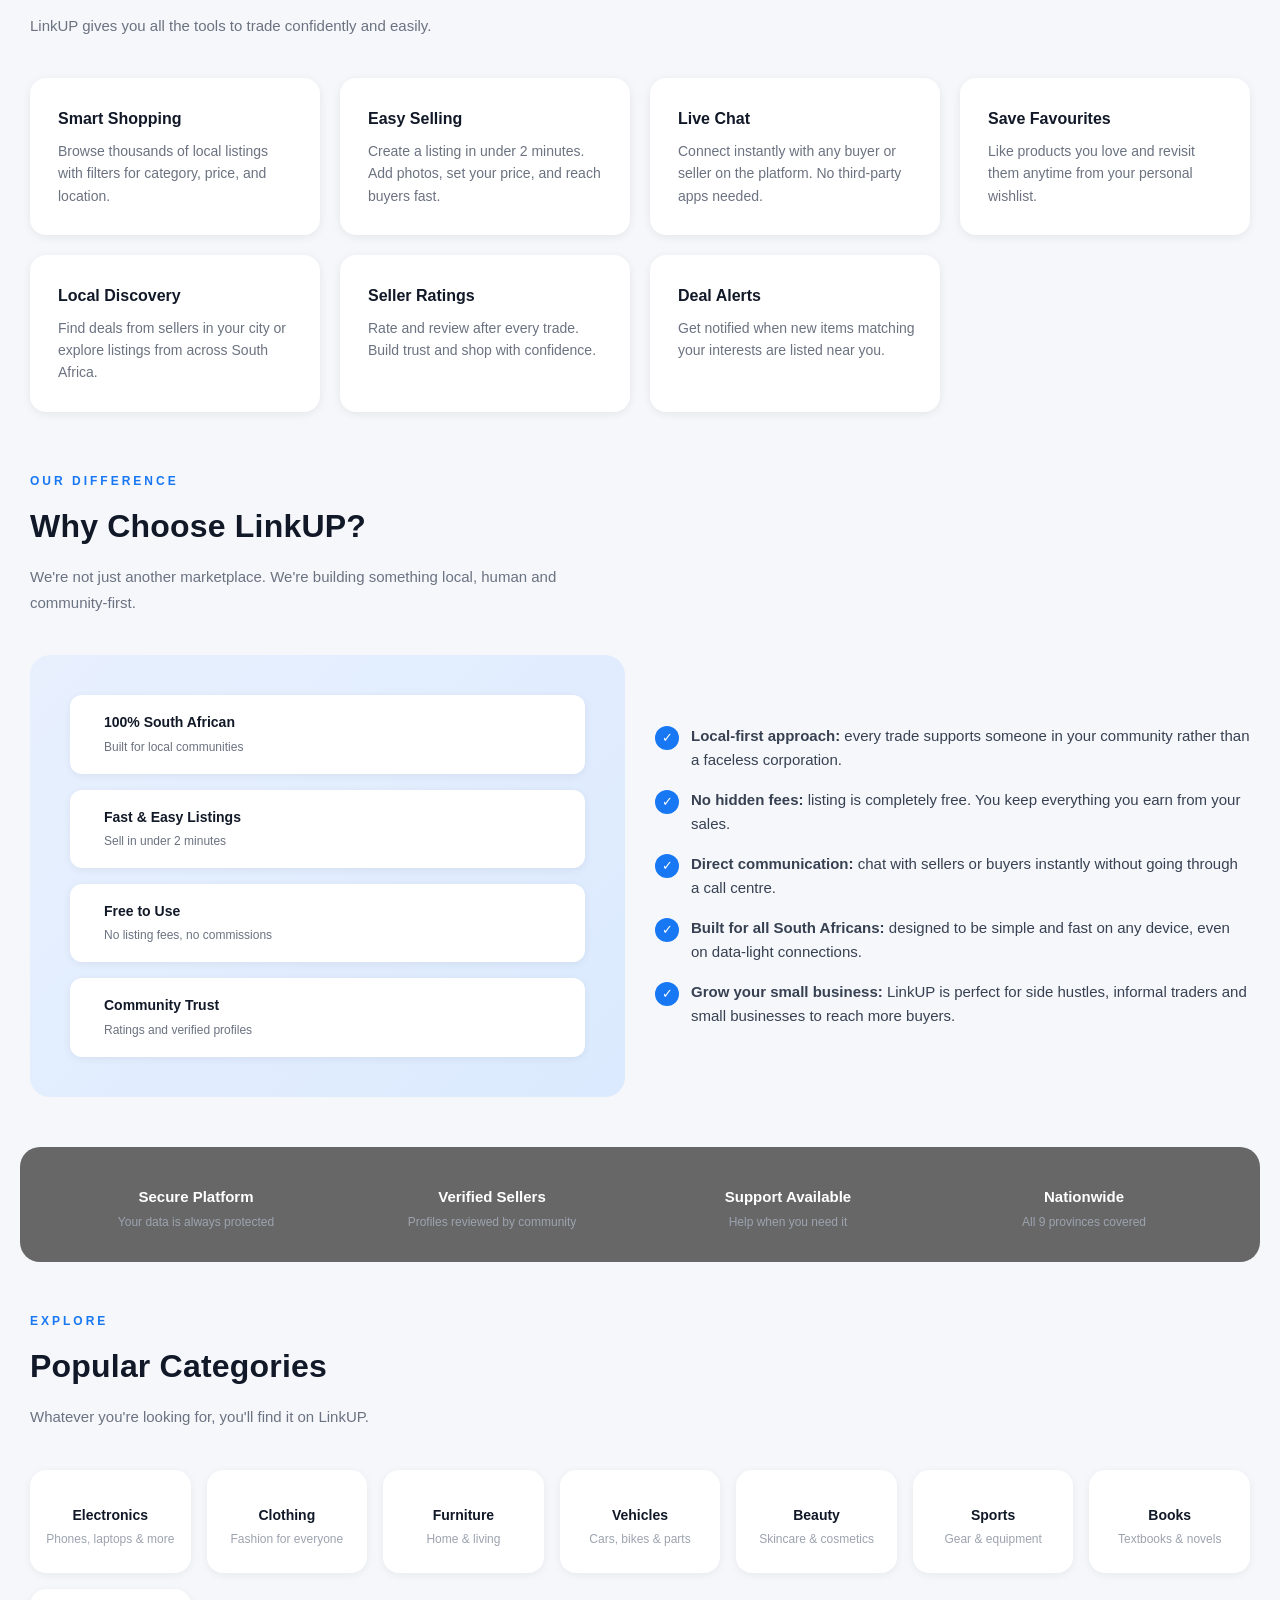
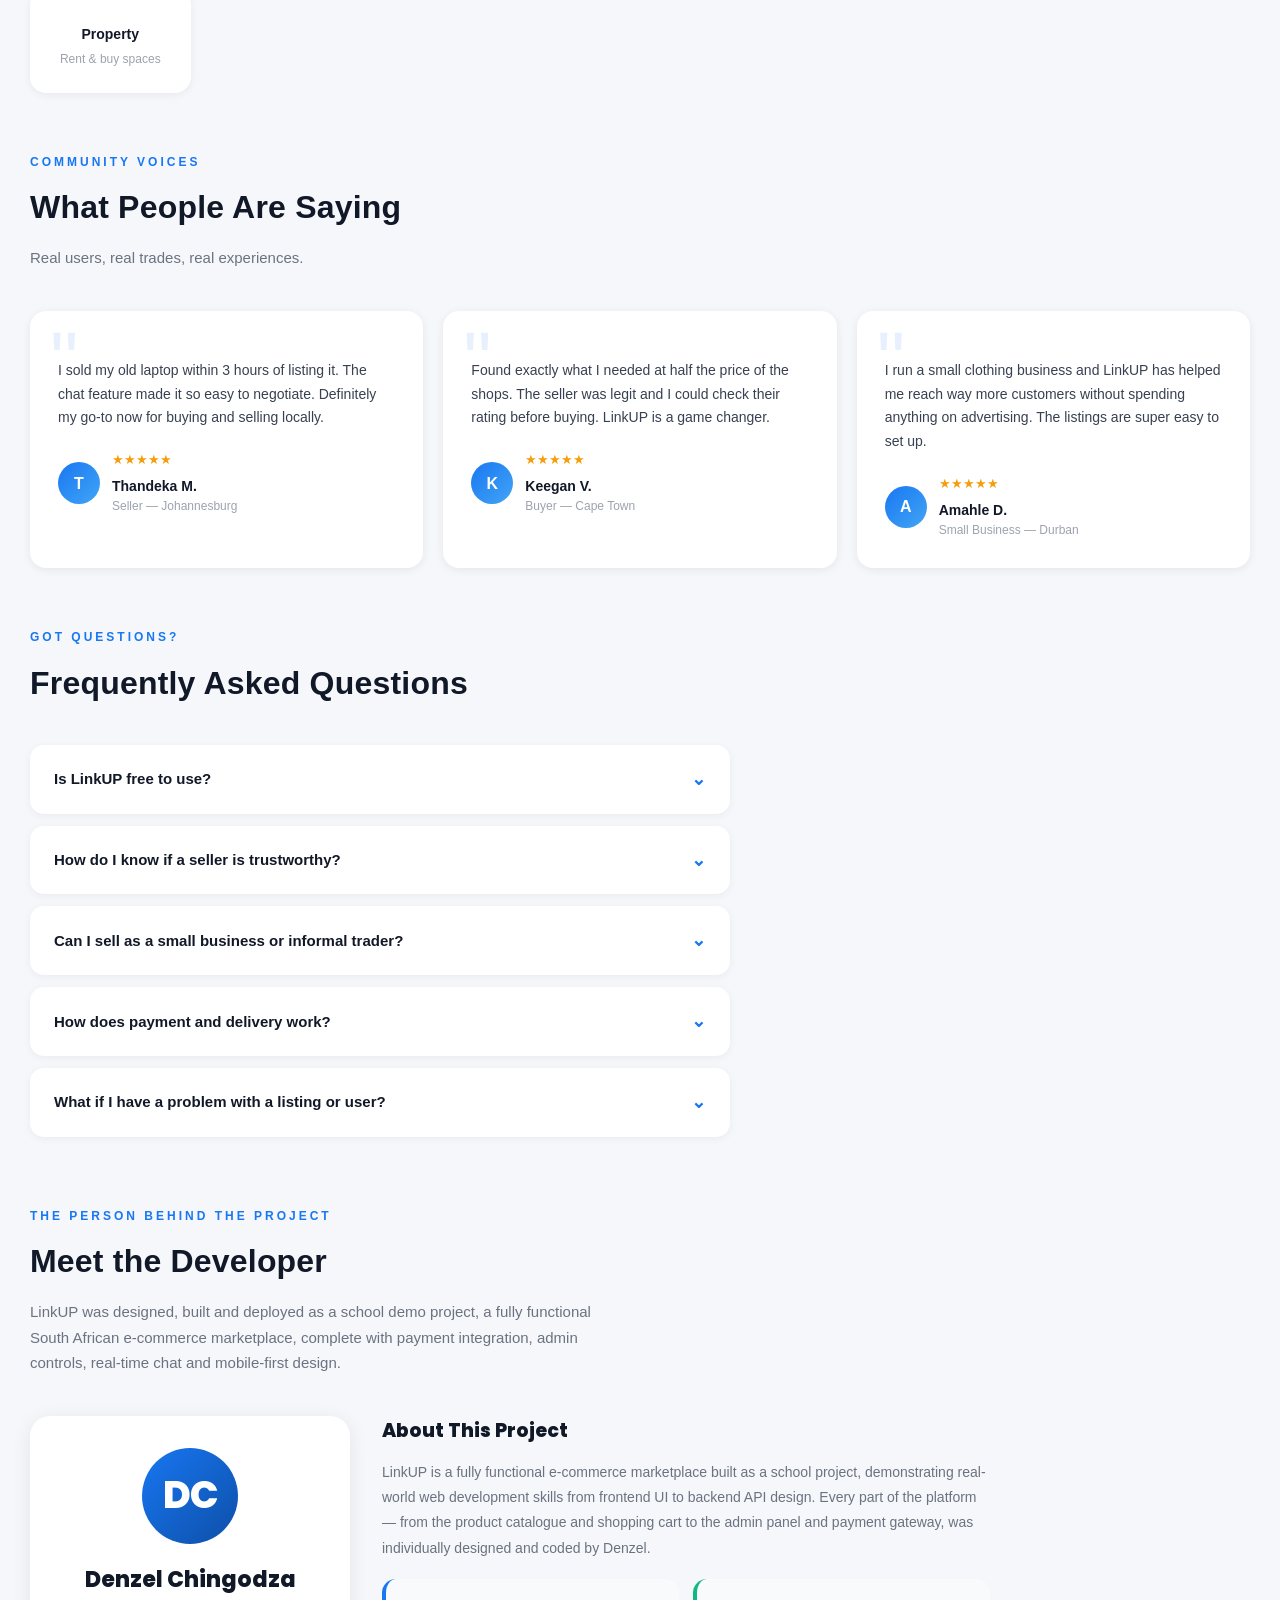
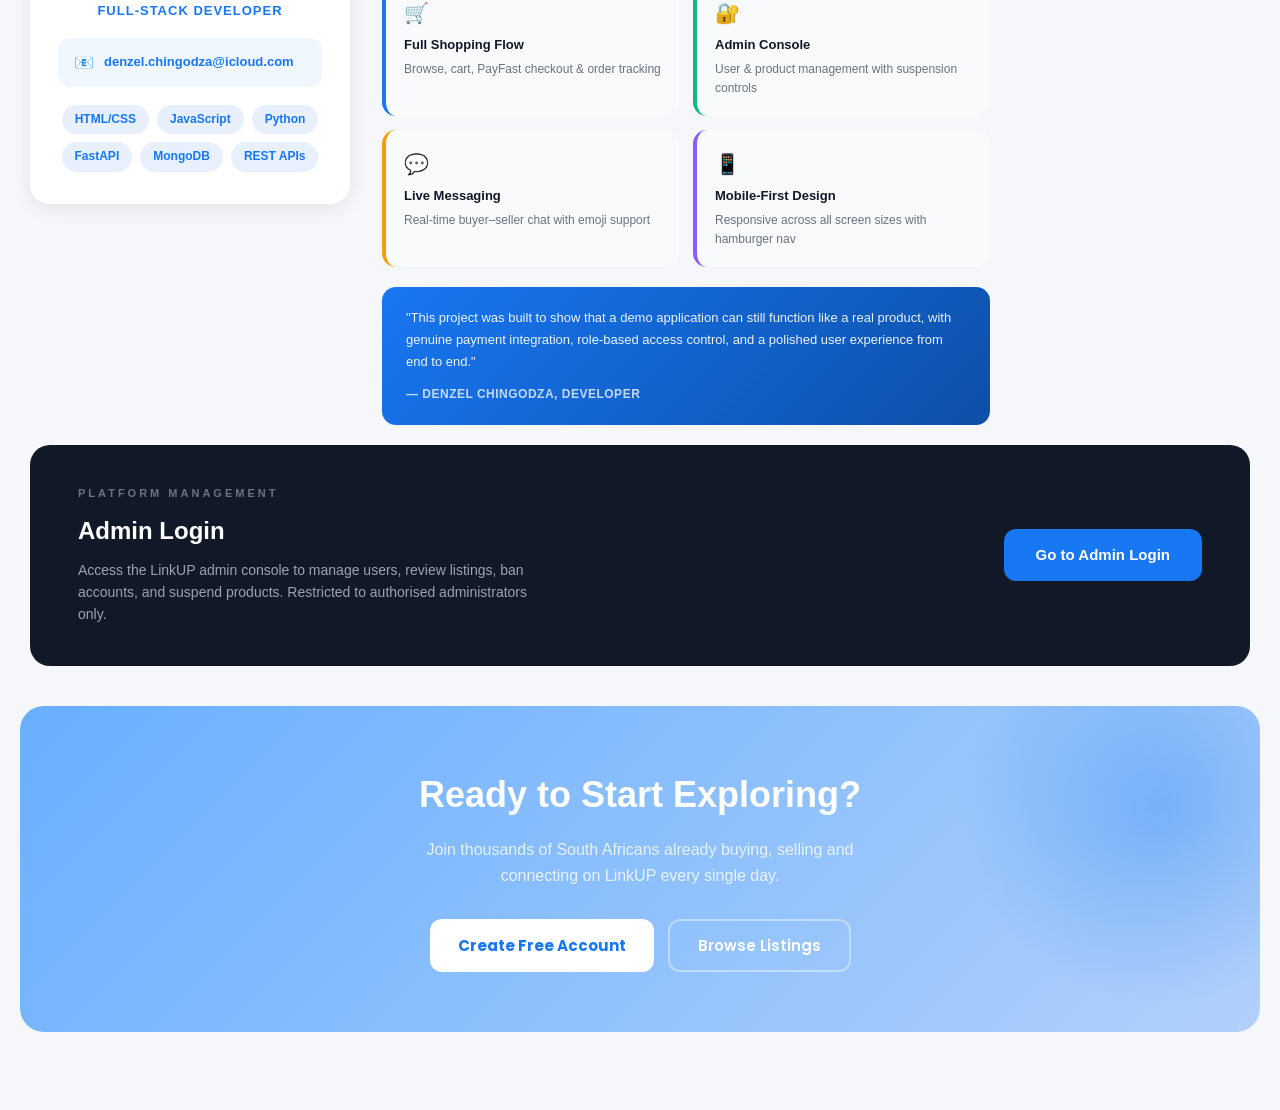
==== commit 618e1d2e: "fixed frontend" ====
--- a/LinkUP Project/frontend/about.html
+++ b/LinkUP Project/frontend/about.html
@@ -535,7 +535,7 @@
     <img src="https://images.unsplash.com/photo-1580060839134-75a5edca2e99?q=80&w=2071&auto=format&fit=crop">
     <div class="about-overlay">
       <h1>Welcome to LinkUP</h1>
-      <p>South Africa's local marketplace — buy, sell and connect with people right in your community.</p>
+      <p>South Africa's local marketplace. Buy, sell and connect with people right in your community.</p>
       <div class="hero-btns">
         <button class="btn-primary" onclick="location.href='products.html'">Start Browsing</button>
         <button class="btn-outline" onclick="location.href='sell.html'">Sell an Item</button>
@@ -547,7 +547,7 @@
     <img src="https://images.unsplash.com/photo-1692689383052-9fbf3d1c0969?q=80&w=2071&auto=format&fit=crop">
     <div class="about-overlay">
       <h1>Everything In One Place</h1>
-      <p>Electronics, fashion, furniture, vehicles and more — all from local sellers near you.</p>
+      <p>Electronics, fashion, furniture, vehicles and more, all from local sellers near you.</p>
       <div class="hero-btns">
         <button class="btn-primary" onclick="location.href='products.html'">Explore Marketplace</button>
       </div>
@@ -558,7 +558,7 @@
     <img src="https://images.unsplash.com/photo-1522202176988-66273c2fd55f">
     <div class="about-overlay">
       <h1>Chat & Connect Instantly</h1>
-      <p>Talk directly with buyers and sellers — no middlemen, no delays.</p>
+      <p>Talk directly with buyers and sellers. No middlemen, no delays.</p>
       <div class="hero-btns">
         <button class="btn-primary" onclick="location.href='chat.html'">Open Chat</button>
       </div>
@@ -578,7 +578,7 @@
     <h2>Built for Local.<br>Built for People.</h2>
   </div>
   <div>
-    <p>LinkUP was created with one goal: make local trade simple, safe, and social. Whether you're clearing out a room, finding a bargain, or growing a small business — this is your platform. No big corporations. No hidden fees. Just real people trading in their communities.</p>
+    <p>LinkUP was created with one goal: make local trade simple, safe, and social. Whether you're clearing out a room, finding a bargain, or growing a small business, this is your platform. No big corporations. No hidden fees. Just real people trading in their communities.</p>
   </div>
 </div>
 
@@ -601,7 +601,7 @@
       <div class="step-num">2</div>
       <div class="step-icon"></div>
       <h3>Browse or List</h3>
-      <p>Search thousands of local products — or create your own listing with photos and a price.</p>
+      <p>Search thousands of local products, or create your own listing with photos and a price.</p>
     </div>
 
     <div class="step-card">
@@ -739,23 +739,23 @@
       <ul class="why-points">
         <li>
           <div class="why-check">✓</div>
-          <span><strong>Local-first approach</strong> — every trade supports someone in your community rather than a faceless corporation.</span>
+          <span><strong>Local-first approach:</strong> every trade supports someone in your community rather than a faceless corporation.</span>
         </li>
         <li>
           <div class="why-check">✓</div>
-          <span><strong>No hidden fees</strong> — listing is completely free. You keep everything you earn from your sales.</span>
+          <span><strong>No hidden fees:</strong> listing is completely free. You keep everything you earn from your sales.</span>
         </li>
         <li>
           <div class="why-check">✓</div>
-          <span><strong>Direct communication</strong> — chat with sellers or buyers instantly without going through a call centre.</span>
+          <span><strong>Direct communication:</strong> chat with sellers or buyers instantly without going through a call centre.</span>
         </li>
         <li>
           <div class="why-check">✓</div>
-          <span><strong>Built for all South Africans</strong> — designed to be simple and fast on any device, even on data-light connections.</span>
+          <span><strong>Built for all South Africans:</strong> designed to be simple and fast on any device, even on data-light connections.</span>
         </li>
         <li>
           <div class="why-check">✓</div>
-          <span><strong>Grow your small business</strong> — LinkUP is perfect for side hustles, informal traders and small businesses to reach more buyers.</span>
+          <span><strong>Grow your small business:</strong> LinkUP is perfect for side hustles, informal traders and small businesses to reach more buyers.</span>
         </li>
       </ul>
     </div>
@@ -919,7 +919,7 @@
         How does payment and delivery work?
         <span class="faq-arrow">⌄</span>
       </div>
-      <div class="faq-a">Payment and delivery are arranged directly between the buyer and seller via our chat feature. This keeps things flexible — cash, EFT, or meet-up arrangements are all up to you.</div>
+      <div class="faq-a">Payment and delivery are arranged directly between the buyer and seller via our chat feature. This keeps things flexible: cash, EFT, or meet-up arrangements are all up to you.</div>
     </div>
 
     <div class="faq-item">
@@ -937,7 +937,7 @@
 <section class="section" style="padding-top:20px;padding-bottom:10px;">
   <div class="section-label">The Person Behind the Project</div>
   <h2 class="section-title">Meet the Developer</h2>
-  <p class="section-sub">LinkUP was designed, built and deployed as a school demo project — a fully functional South African e-commerce marketplace, complete with payment integration, admin controls, real-time chat and mobile-first design.</p>
+  <p class="section-sub">LinkUP was designed, built and deployed as a school demo project, a fully functional South African e-commerce marketplace, complete with payment integration, admin controls, real-time chat and mobile-first design.</p>
 
   <div style="display:grid;grid-template-columns:320px 1fr;gap:32px;align-items:start;max-width:960px;">
 
@@ -965,7 +965,7 @@
     <!-- Project detail -->
     <div>
       <h3 style="font-size:19px;font-weight:800;color:#111827;margin:0 0 14px;font-family:'Poppins',sans-serif;">About This Project</h3>
-      <p style="color:#6b7280;font-size:14px;line-height:1.8;margin-bottom:18px;">LinkUP is a fully functional e-commerce marketplace built as a school project, demonstrating real-world web development skills from frontend UI to backend API design. Every part of the platform — from the product catalogue and shopping cart to the admin panel and payment gateway — was individually designed and coded by Denzel.</p>
+      <p style="color:#6b7280;font-size:14px;line-height:1.8;margin-bottom:18px;">LinkUP is a fully functional e-commerce marketplace built as a school project, demonstrating real-world web development skills from frontend UI to backend API design. Every part of the platform — from the product catalogue and shopping cart to the admin panel and payment gateway, was individually designed and coded by Denzel.</p>
 
       <div style="display:grid;grid-template-columns:1fr 1fr;gap:14px;margin-bottom:20px;">
         <div style="background:#f8fafc;border-radius:14px;padding:18px;border-left:4px solid #1877f2;">
@@ -991,7 +991,7 @@
       </div>
 
       <div style="background:linear-gradient(135deg,#1877f2,#0d4fa8);border-radius:14px;padding:20px 24px;color:#fff;">
-        <p style="font-size:13px;line-height:1.7;opacity:.92;margin:0;">"This project was built to show that a demo application can still function like a real product — with genuine payment integration, role-based access control, and a polished user experience from end to end."</p>
+        <p style="font-size:13px;line-height:1.7;opacity:.92;margin:0;">"This project was built to show that a demo application can still function like a real product, with genuine payment integration, role-based access control, and a polished user experience from end to end."</p>
         <p style="font-size:12px;font-weight:700;margin-top:12px;opacity:.75;letter-spacing:.5px;">— DENZEL CHINGODZA, DEVELOPER</p>
       </div>
     </div>
--- a/LinkUP Project/frontend/style.css
+++ b/LinkUP Project/frontend/style.css
@@ -0,0 +1,1244 @@
+/* ============================================================
+   LINKUP  — style.css
+   ============================================================ */
+
+@import url('https://fonts.googleapis.com/css2?family=Poppins:wght@400;500;600;700;800&display=swap');
+
+/* ── Reset ─────────────────────────────────────────────────── */
+*, *::before, *::after { box-sizing: border-box; margin: 0; padding: 0; }
+
+html { scroll-behavior: smooth; }
+
+body {
+    font-family: -apple-system, BlinkMacSystemFont, 'Segoe UI', sans-serif;
+    background: #f5f7fb;
+    color: #1e293b;
+    font-size: 15px;
+    line-height: 1.6;
+    -webkit-font-smoothing: antialiased;
+    animation: pageFade 0.35s ease;
+}
+
+@keyframes pageFade {
+    from { opacity: 0; transform: translateY(6px); }
+    to   { opacity: 1; transform: translateY(0); }
+}
+
+img { display: block; max-width: 100%; }
+a   { text-decoration: none; color: inherit; }
+
+/* ── Scrollbar ─────────────────────────────────────────────── */
+::-webkit-scrollbar { width: 7px; height: 7px; }
+::-webkit-scrollbar-track { background: transparent; }
+::-webkit-scrollbar-thumb { background: #c9d7f2; border-radius: 20px; }
+::-webkit-scrollbar-thumb:hover { background: #1877f2; }
+
+/* ============================================================
+   TOPBAR  DESIGN
+   ============================================================ */
+.topbar {
+    background: linear-gradient(135deg, #1877f2 0%, #1360cc 55%, #0d4fa8 100%);
+    overflow: hidden;
+    color: white;
+    padding: 0 50px;
+    height: 68px;
+    display: flex;
+    justify-content: space-between;
+    align-items: center;
+    box-shadow: 0 3px 16px rgba(24,119,242,0.28);
+    position: sticky;
+    top: 0;
+    z-index: 1000;
+}
+
+.brand {
+    display: flex;
+    align-items: center;
+    text-decoration: none;
+}
+
+.brand-name {
+    font-size: 40px;
+    font-weight: 900;
+    color: rgb(255, 255, 255);
+    letter-spacing: 0.7px;
+    text-shadow: 0 2px 8px rgba(0,0,0,0.2);
+    line-height: 1;
+}
+
+.brand-tag {
+    font-size: 12px;
+    color: rgb(255, 255, 255);
+    opacity: 0.85;
+    letter-spacing: 0.3px;
+}
+
+/* Nav */
+.nav-right {
+    display: flex;
+    align-items: center;
+    gap: 4px;
+}
+
+.nav-right a {
+    color: rgb(255, 255, 255);
+    font-size: 14px;
+    font-weight: 400;
+    padding: 8px 13px;
+    border-radius: 8px;
+    white-space: nowrap;
+    /* individual transitions only — no global * transition */
+    transition: background 0.2s, transform 0.2s;
+}
+
+.nav-right a:hover {
+    background: rgba(166, 163, 163, 0.455);
+    transform: translateY(-1px);
+}
+
+.nav-right a.active {
+    background: rgba(176, 173, 173, 0.298);
+    font-weight: 600;
+}
+
+/* Cart */
+.nav-right .cart-link {
+    background: rgba(146, 146, 146, 0.2);
+    border: 1px solid rgba(255,255,255,0.32);
+    font-weight: 600;
+}
+
+.nav-right .cart-link:hover { background: rgba(255,255,255,0.32); }
+
+.cart-count {
+    background: #ff3b30;
+    color: white;
+    padding: 1px 6px;
+    border-radius: 20px;
+    font-size: 11px;
+    font-weight: 700;
+    margin-left: 4px;
+}
+
+/* Login pill */
+.login-btn, .nav-right .login-link {
+    background: white;
+    color: #1877f2 !important;
+    font-weight: 600;
+    padding: 7px 16px;
+    border-radius: 8px;
+    transition: background 0.2s, transform 0.2s;
+}
+
+.login-btn:hover, .nav-right .login-link:hover {
+    background: #eef4ff;
+    transform: translateY(-1px);
+}
+
+/* ============================================================
+   HERO 
+   ============================================================ */
+.hero {
+    background: linear-gradient(135deg, #1877f2, #42a5f5);
+    color: white;
+    padding: 70px 20px;
+    text-align: center;
+}
+
+.hero-bg {
+    background: url("tomasz-anusiewicz-4RNMungWX14-unsplash.jpg") center/cover no-repeat;
+    height: 380px;
+    padding: 0;
+}
+
+.hero-overlay {
+    background: rgba(0,0,0,0.48);
+    height: 100%;
+    display: flex;
+    flex-direction: column;
+    justify-content: center;
+    align-items: center;
+    padding: 20px;
+}
+
+.hero-overlay h2 { font-size: 40px; font-weight: 800; margin-bottom: 10px; }
+.hero-overlay p  { font-size: 17px; opacity: 0.9; margin-bottom: 24px; }
+
+.hero-content { max-width: 620px; margin: auto; }
+.hero h2      { font-size: 36px; font-weight: 800; margin-bottom: 10px; }
+.hero p       { font-size: 17px; opacity: 0.9; margin-bottom: 24px; }
+
+/* Search */
+.search-box {
+    display: flex;
+    max-width: 520px;
+    margin: 0 auto;
+    background: white;
+    border-radius: 12px;
+    overflow: hidden;
+    box-shadow: 0 6px 24px rgba(0,0,0,0.15);
+}
+
+.search-box select {
+    padding: 0 14px;
+    border: none;
+    border-right: 1px solid #e0e7ef;
+    background: #f8fafc;
+    color: #475569;
+    font-size: 13px;
+    font-family: 'Poppins', sans-serif;
+    font-weight: 500;
+    outline: none;
+    cursor: pointer;
+    min-width: 120px;
+}
+
+.search-box input {
+    flex: 1;
+    border: none;
+    padding: 14px 18px;
+    font-size: 15px;
+    font-family: 'Poppins', sans-serif;
+    color: #1e293b;
+    outline: none;
+    background: white;
+}
+
+.search-box button {
+    background: #1877f2;
+    color: white;
+    border: none;
+    padding: 0 28px;
+    font-size: 14px;
+    font-weight: 600;
+    font-family: 'Poppins', sans-serif;
+    cursor: pointer;
+    border-radius: 0;
+    transition: background 0.2s;
+}
+
+.search-box button:hover { background: #1360cc; transform: none; }
+
+/* ============================================================
+   SECTION TITLE
+   ============================================================ */
+.container { padding: 30px 40px; }
+
+.section-title {
+    font-size: 26px;
+    font-weight: 800;
+    color: #1e293b;
+    font-family: 'Poppins', sans-serif;
+    margin-bottom: 20px;
+    letter-spacing: 0.2px;
+}
+
+/* ============================================================
+   PRODUCT GRID & CARDS 
+   ============================================================ */
+.grid {
+    display: grid;
+    grid-template-columns: repeat(auto-fill, minmax(220px, 1fr));
+    gap: 20px;
+}
+
+.product-row {
+    display: flex;
+    gap: 18px;
+    overflow-x: auto;
+    padding: 4px 4px 14px;
+    scroll-snap-type: x mandatory;
+}
+
+.product-row::-webkit-scrollbar { height: 5px; }
+
+.product {
+    background: white;
+    border-radius: 16px;
+    overflow: hidden;
+    box-shadow: 0 2px 12px rgba(0,0,0,0.07);
+    position: relative;
+    scroll-snap-align: start;
+    flex-shrink: 0;
+    min-width: 210px;
+    display: flex;
+    flex-direction: column;
+    /* targeted transitions only */
+    transition: transform 0.25s ease, box-shadow 0.25s ease;
+}
+
+.product:hover {
+    transform: translateY(-6px);
+    box-shadow: 0 12px 32px rgba(0,0,0,0.13);
+}
+
+.product img {
+    width: 100%;
+    height: 170px;
+    object-fit: cover;
+    transition: transform 0.38s ease;
+}
+
+.product:hover img { transform: scale(1.05); }
+
+.product h3, .product h4 {
+    font-size: 15px;
+    font-weight: 600;
+    padding: 12px 14px 4px;
+    color: #1e293b;
+}
+
+.product-desc, .product-description {
+    font-size: 13px;
+    color: #64748b;
+    line-height: 1.5;
+    padding: 0 14px;
+    margin-bottom: 10px;
+    flex: 1;
+}
+
+/* Your blue price colour kept */
+.price, .product-price {
+    font-size: 20px;
+    font-weight: 700;
+    color: #1877f2;
+    padding: 4px 14px 12px;
+    font-family: 'Poppins', sans-serif;
+}
+
+.location {
+    font-size: 12px;
+    color: #94a3b8;
+    padding: 0 14px 8px;
+}
+
+/* Product action buttons */
+.product-actions {
+    display: flex;
+    gap: 8px;
+    padding: 0 14px 14px;
+}
+
+.product-actions button {
+    flex: 1;
+    padding: 9px 10px;
+    border: none;
+    border-radius: 9px;
+    font-size: 13px;
+    font-weight: 600;
+    font-family: 'Poppins', sans-serif;
+    cursor: pointer;
+    transition: background 0.18s, transform 0.15s;
+}
+
+/* Like = light blue, Add = solid blue */
+.product-actions button:first-child {
+    background: #eef4ff;
+    color: #1877f2;
+}
+
+.product-actions button:first-child:hover {
+    background: #dbeafe;
+    transform: translateY(-1px);
+}
+
+.product-actions button:last-child {
+    background: #1877f2;
+    color: white;
+}
+
+.product-actions button:last-child:hover {
+    background: #1360cc;
+    transform: translateY(-1px);
+}
+
+/* ============================================================
+   GLOBAL BUTTONS
+   ============================================================ */
+button {
+    font-family: 'Poppins', sans-serif;
+    background: #1877f2;
+    color: white;
+    border: none;
+    padding: 10px 18px;
+    border-radius: 10px;
+    cursor: pointer;
+    font-size: 14px;
+    font-weight: 600;
+    transition: background 0.18s, transform 0.15s;
+}
+
+button:hover { background: #1360cc; transform: translateY(-2px); }
+button:active { transform: translateY(0); }
+
+button.secondary {
+    background: white;
+    color: #1877f2;
+    border: 2px solid #1877f2;
+}
+
+button.secondary:hover { background: #eef4ff; }
+
+/* ============================================================
+   GLOBAL INPUTS
+   ============================================================ */
+input, select, textarea {
+    font-family: 'Poppins', sans-serif;
+    font-size: 14px;
+    border: 1.5px solid #dbe2ea;
+    border-radius: 10px;
+    padding: 12px 14px;
+    background: #f8fafc;
+    color: #1e293b;
+    outline: none;
+    width: 100%;
+    transition: border-color 0.18s, box-shadow 0.18s, background 0.18s;
+}
+
+input:focus, select:focus, textarea:focus {
+    border-color: #1877f2;
+    background: white;
+    box-shadow: 0 0 0 3px rgba(24,119,242,0.12);
+}
+
+input::placeholder, textarea::placeholder { color: #94a3b8; }
+
+label {
+    display: block;
+    font-size: 13px;
+    font-weight: 600;
+    color: #475569;
+    margin-bottom: 6px;
+}
+
+textarea { resize: none; height: 110px; line-height: 1.6; }
+
+#charCount { font-size: 12px; text-align: right; color: #94a3b8; margin-top: 4px; }
+
+/* ============================================================
+   LAYOUT  — sidebar + main
+   ============================================================ */
+.marketplace-layout {
+    display: flex;
+    min-height: 100vh;
+}
+
+.main-content { flex: 1; padding: 24px; min-width: 0; }
+
+/* Sidebar */
+.sidebar {
+    width: 272px;
+    flex-shrink: 0;
+    background: white;
+    border-right: 1px solid #e4e9f2;
+    padding: 24px 20px;
+    position: sticky;
+    top: 68px;
+    height: calc(100vh - 68px);
+    overflow-y: auto;
+}
+
+.sidebar h2 {
+    color: #1877f2;
+    font-size: 18px;
+    font-weight: 700;
+    margin-bottom: 20px;
+}
+
+.sidebar p {
+    color: #475569;
+    padding: 10px 12px;
+    border-radius: 8px;
+    cursor: pointer;
+    font-size: 14px;
+    font-weight: 500;
+    transition: background 0.18s, color 0.18s;
+    margin-bottom: 2px;
+}
+
+.sidebar p:hover, .sidebar p.active {
+    background: #eef4ff;
+    color: #1877f2;
+}
+
+.sidebar input, .sidebar select {
+    margin-bottom: 12px;
+    padding: 10px 12px;
+    border-radius: 8px;
+    font-size: 13px;
+}
+
+.sidebar button {
+    width: 100%;
+    margin: 6px 0;
+    padding: 10px 14px;
+    border-radius: 9px;
+    font-size: 14px;
+}
+
+.sidebar hr { border: none; border-top: 1px solid #e4e9f2; margin: 14px 0; }
+
+/* Admin sidebar */
+.admin-layout { display: flex; }
+
+.admin-sidebar {
+    width: 220px;
+    background: #1e293b;
+    color: white;
+    height: 100vh;
+    padding: 24px 16px;
+    position: sticky;
+    top: 0;
+    flex-shrink: 0;
+}
+
+.admin-sidebar a {
+    display: block;
+    color: rgba(255,255,255,0.7);
+    padding: 10px 12px;
+    border-radius: 8px;
+    font-size: 14px;
+    font-weight: 500;
+    margin-bottom: 4px;
+    transition: background 0.18s, color 0.18s;
+}
+
+.admin-sidebar a:hover { background: rgba(255,255,255,0.1); color: white; }
+
+.admin-main { flex: 1; padding: 24px; }
+
+/* ============================================================
+   AUTH PAGES
+   ============================================================ */
+.auth-wrapper {
+    min-height: calc(100vh - 68px);
+    display: flex;
+    align-items: center;
+    justify-content: center;
+    padding: 40px 16px;
+    background: #f5f7fb;
+}
+
+.auth-box {
+    background: white;
+    border-radius: 20px;
+    padding: 40px;
+    width: 100%;
+    max-width: 420px;
+    box-shadow: 0 8px 32px rgba(0,0,0,0.1);
+}
+
+.auth-box h2 {
+    font-size: 26px;
+    font-weight: 800;
+    text-align: center;
+    margin-bottom: 4px;
+}
+
+.motto { text-align: center; color: #64748b; font-size: 14px; margin-bottom: 28px; }
+.auth-box input { margin-bottom: 14px; }
+.error { color: #ef4444; font-size: 13px; min-height: 18px; margin: 4px 0 8px; }
+.link  { color: #1877f2; font-size: 14px; cursor: pointer; text-align: center; margin-top: 12px; }
+.auth-box p a { color: #1877f2; font-weight: 600; }
+
+/* ============================================================
+   QUICK ACTIONS
+   ============================================================ */
+.quick-actions {
+    display: flex;
+    justify-content: center;
+    flex-wrap: wrap;
+    gap: 20px;
+    padding: 32px 40px;
+}
+
+.action-card {
+    background: white;
+    padding: 24px 20px;
+    border-radius: 16px;
+    width: 200px;
+    text-align: center;
+    cursor: pointer;
+    box-shadow: 0 4px 14px rgba(0,0,0,0.08);
+    transition: transform 0.25s ease, box-shadow 0.25s ease;
+}
+
+.action-card:hover {
+    transform: translateY(-6px) scale(1.02);
+    box-shadow: 0 12px 28px rgba(0,0,0,0.12);
+}
+
+.action-card h3 { font-size: 16px; font-weight: 700; margin: 10px 0 6px; }
+.action-card p  { font-size: 13px; color: #64748b; }
+
+/* ============================================================
+   SUMMARY CARD (cart sidebar)
+   ============================================================ */
+.summary-card {
+    background: #1e293b;
+    color: white;
+    border-radius: 16px;
+    padding: 22px;
+    margin-top: 20px;
+}
+
+.summary-card h3 { font-size: 16px; font-weight: 700; margin-bottom: 16px; }
+
+.summary-line {
+    display: flex;
+    justify-content: space-between;
+    font-size: 14px;
+    margin-bottom: 10px;
+    color: rgba(255,255,255,0.75);
+}
+
+.summary-line strong { color: white; }
+
+.total-line {
+    font-size: 20px;
+    font-weight: 700;
+    color: white;
+    border-top: 1px solid rgba(255,255,255,0.15);
+    padding-top: 12px;
+    margin-top: 8px;
+    display: flex;
+    justify-content: space-between;
+}
+
+/* ============================================================
+   TOAST  
+   ============================================================ */
+#toast {
+    position: fixed;
+    bottom: 24px;
+    right: 24px;
+    background: #111827;
+    color: white;
+    padding: 14px 20px;
+    border-radius: 12px;
+    font-size: 14px;
+    font-weight: 500;
+    opacity: 0;
+    pointer-events: none;
+    z-index: 9999;
+    transform: translateY(16px);
+    transition: opacity 0.25s ease, transform 0.25s ease;
+    max-width: 300px;
+    box-shadow: 0 8px 24px rgba(0,0,0,0.18);
+    border-left: 4px solid #1877f2;
+}
+
+#toast.show { opacity: 1; transform: translateY(0); }
+
+/* ============================================================
+   QUICK VIEW MODAL
+   ============================================================ */
+.quick-view {
+    position: fixed;
+    inset: 0;
+    background: rgba(0,0,0,0.55);
+    backdrop-filter: blur(3px);
+    display: none;
+    align-items: center;
+    justify-content: center;
+    z-index: 9999;
+    padding: 16px;
+}
+
+.quick-content {
+    background: white;
+    border-radius: 20px;
+    width: 100%;
+    max-width: 360px;
+    overflow: hidden;
+    position: relative;
+    animation: popIn 0.25s ease;
+    box-shadow: 0 20px 60px rgba(0,0,0,0.2);
+    text-align: center;
+    padding-bottom: 20px;
+}
+
+.quick-content img {
+    width: 100%;
+    height: 220px;
+    object-fit: cover;
+    border-radius: 0;
+}
+
+.quick-content h2 { font-size: 20px; font-weight: 700; padding: 16px 20px 4px; }
+.quick-content p  { font-size: 14px; color: #64748b; padding: 0 20px 14px; }
+
+.close-quick {
+    position: absolute;
+    top: 12px;
+    right: 12px;
+    background: rgba(255,255,255,0.9);
+    border: none;
+    width: 32px;
+    height: 32px;
+    border-radius: 50%;
+    font-size: 14px;
+    cursor: pointer;
+    display: flex;
+    align-items: center;
+    justify-content: center;
+    box-shadow: 0 2px 8px rgba(0,0,0,0.12);
+    transition: background 0.18s;
+    color: #1e293b;
+}
+
+.close-quick:hover { background: white; transform: none; }
+
+@keyframes popIn {
+    from { transform: scale(0.88); opacity: 0; }
+    to   { transform: scale(1);    opacity: 1; }
+}
+
+/* ============================================================
+   SLIDERS 
+   ============================================================ */
+
+/* Bottom slideshow */
+.slide { display: none; }
+.slide.active { display: block; }
+
+.slide img {
+    width: 100%;
+    height: 230px;
+    object-fit: cover;
+    border-radius: 14px;
+    display: block;
+}
+
+/* Slideshow wrapper */
+.slideshow {
+    position: relative;
+    margin: 30px 0;
+    border-radius: 16px;
+    overflow: hidden;
+}
+
+.slide-btn {
+    position: absolute;
+    top: 50%;
+    transform: translateY(-50%);
+    background: rgba(255,255,255,0.88);
+    border: none;
+    width: 40px;
+    height: 40px;
+    border-radius: 50%;
+    font-size: 16px;
+    cursor: pointer;
+    color: #1e293b;
+    z-index: 10;
+    box-shadow: 0 2px 10px rgba(0,0,0,0.12);
+    display: flex;
+    align-items: center;
+    justify-content: center;
+    transition: background 0.18s, transform 0.18s;
+}
+
+.slide-btn:hover { background: white; transform: translateY(-50%) scale(1.08); }
+.slide-btn.prev  { left: 14px; }
+.slide-btn.next  { right: 14px; }
+
+/* Mid-page promo slider */
+.mid-slider { position: relative; margin: 30px 0; }
+
+.mid-slide { display: none; position: relative; }
+.mid-slide.active { display: block; }
+
+.mid-slide img {
+    width: 100%;
+    height: 260px;
+    object-fit: cover;
+    border-radius: 16px;
+    display: block;
+}
+
+.mid-overlay {
+    position: absolute;
+    top: 25%;
+    left: 6%;
+    color: white;
+}
+
+.mid-overlay h2 {
+    font-size: 30px;
+    font-weight: 800;
+    margin-bottom: 14px;
+    text-shadow: 0 2px 8px rgba(0,0,0,0.3);
+}
+
+.mid-overlay button {
+    background: #1877f2;
+    color: white;
+    padding: 10px 22px;
+    border-radius: 10px;
+    font-size: 14px;
+    font-weight: 600;
+    border: none;
+    cursor: pointer;
+    transition: background 0.18s, transform 0.15s;
+}
+
+.mid-overlay button:hover { background: #1360cc; transform: translateY(-2px); }
+
+/* Home slider */
+.home-slider {
+    position: relative;
+    height: 250px;
+    overflow: hidden;
+    margin: 20px;
+    border-radius: 14px;
+}
+
+.slide-img {
+    position: absolute;
+    inset: 0;
+    width: 100%;
+    height: 100%;
+    object-fit: cover;
+    opacity: 0;
+    transition: opacity 0.5s ease;
+}
+
+.slide-img.active { opacity: 1; }
+
+/* ============================================================
+   SCROLL REVEAL
+   ============================================================ */
+.reveal {
+    opacity: 0;
+    transform: translateY(28px);
+    transition: opacity 0.55s ease, transform 0.55s ease;
+}
+
+.reveal.active { opacity: 1; transform: translateY(0); }
+
+/* ============================================================
+   TABLES
+   ============================================================ */
+table { width: 100%; border-collapse: collapse; margin-top: 12px; }
+
+th {
+    background: #1877f2;
+    color: white;
+    padding: 12px 14px;
+    font-size: 13px;
+    font-weight: 600;
+    text-align: left;
+}
+
+td {
+    padding: 12px 14px;
+    border-bottom: 1px solid #e4e9f2;
+    font-size: 14px;
+    color: #475569;
+}
+
+tr:hover td { background: #f8fafc; }
+
+/* ============================================================
+   ADMIN STAT CARDS
+   ============================================================ */
+.stats { display: flex; gap: 16px; flex-wrap: wrap; margin-bottom: 28px; }
+
+.card {
+    background: white;
+    padding: 20px 24px;
+    border-radius: 16px;
+    flex: 1;
+    min-width: 140px;
+    text-align: center;
+    box-shadow: 0 2px 12px rgba(0,0,0,0.07);
+}
+
+.card h2 { font-size: 28px; font-weight: 800; color: #1877f2; margin-bottom: 4px; }
+.card p  { font-size: 13px; color: #64748b; }
+
+/* Account cards */
+.account-card {
+    background: white;
+    border-radius: 16px;
+    padding: 28px;
+    box-shadow: 0 4px 16px rgba(0,0,0,0.07);
+    text-align: center;
+    margin-bottom: 24px;
+}
+
+/* ============================================================
+   CHAT
+   ============================================================ */
+.chat-layout {
+    display: flex;
+    height: calc(100vh - 68px);
+}
+
+.chat-list {
+    width: 290px;
+    flex-shrink: 0;
+    background: white;
+    border-right: 1px solid #e4e9f2;
+    display: flex;
+    flex-direction: column;
+}
+
+.chat-search { padding: 16px; border-bottom: 1px solid #eef0f5; }
+.chat-search input { border-radius: 10px; background: #f7f9fc; }
+
+.chat-users { overflow-y: auto; flex: 1; }
+
+.chat-user {
+    display: flex;
+    gap: 12px;
+    align-items: center;
+    padding: 14px 16px;
+    cursor: pointer;
+    border-bottom: 1px solid #f1f5f9;
+    transition: background 0.18s;
+}
+
+.chat-user:hover  { background: #eef4ff; }
+.chat-user.active { background: #1877f2; color: white; }
+
+.chat-user img {
+    width: 46px;
+    height: 46px;
+    border-radius: 50%;
+    object-fit: cover;
+    flex-shrink: 0;
+}
+
+.chat-user h4 { font-size: 14px; font-weight: 600; margin-bottom: 2px; }
+.chat-user p  { font-size: 12px; opacity: 0.75; }
+
+.online  { color: #22c55e; font-size: 12px; font-weight: 600; }
+.offline { color: #94a3b8; font-size: 12px; }
+
+.chat-main {
+    flex: 1;
+    display: flex;
+    flex-direction: column;
+    background: #f8fafc;
+    min-width: 0;
+}
+
+.chat-header {
+    background: white;
+    padding: 16px 20px;
+    border-bottom: 1px solid #e4e9f2;
+    display: flex;
+    justify-content: space-between;
+    align-items: center;
+}
+
+.chat-user-info { display: flex; align-items: center; gap: 12px; }
+.chat-user-info img { width: 46px; height: 46px; border-radius: 50%; }
+.chat-user-info h3 { font-size: 16px; font-weight: 700; }
+
+.chat-actions { display: flex; gap: 8px; }
+
+.chat-actions button {
+    background: #eef4ff;
+    color: #1877f2;
+    padding: 9px 12px;
+    border-radius: 10px;
+    font-size: 16px;
+    transition: background 0.18s, transform 0.15s;
+}
+
+.chat-actions button:hover {
+    background: #1877f2;
+    color: white;
+    transform: translateY(-1px);
+}
+
+.chat-box { flex: 1; overflow-y: auto; padding: 24px; }
+
+.msg {
+    display: flex;
+    margin: 12px 0;
+    animation: msgFade 0.25s ease;
+}
+
+@keyframes msgFade {
+    from { opacity: 0; transform: translateY(8px); }
+    to   { opacity: 1; transform: translateY(0); }
+}
+
+.msg.user   { justify-content: flex-end; }
+.msg.seller { gap: 10px; }
+.msg.seller img { width: 32px; height: 32px; border-radius: 50%; flex-shrink: 0; align-self: flex-end; }
+
+.bubble {
+    padding: 11px 15px;
+    border-radius: 18px;
+    max-width: 300px;
+    font-size: 14px;
+    line-height: 1.45;
+    box-shadow: 0 1px 4px rgba(0,0,0,0.07);
+}
+
+.msg.user   .bubble { background: #1877f2; color: white; border-bottom-right-radius: 5px; }
+.msg.seller .bubble { background: white;   color: #1e293b; border-bottom-left-radius: 5px; }
+
+.time { font-size: 11px; opacity: 0.55; margin-top: 4px; padding: 0 4px; }
+
+.chat-input {
+    background: white;
+    padding: 14px 16px;
+    border-top: 1px solid #e4e9f2;
+    display: flex;
+    gap: 10px;
+    align-items: center;
+}
+
+.chat-input input {
+    flex: 1;
+    border-radius: 24px;
+    padding: 12px 18px;
+    border: 1.5px solid #e0e7ef;
+    background: #f7f9fc;
+    width: auto;
+}
+
+.chat-input button {
+    padding: 11px 22px;
+    border-radius: 24px;
+    flex-shrink: 0;
+}
+
+.chat-info {
+    width: 300px;
+    flex-shrink: 0;
+    background: white;
+    border-left: 1px solid #e4e9f2;
+    padding: 20px;
+    overflow-y: auto;
+}
+
+.profile-card {
+    background: #f7f9fc;
+    border-radius: 16px;
+    padding: 20px;
+    text-align: center;
+    margin-bottom: 20px;
+}
+
+.profile-card img { width: 80px; height: 80px; border-radius: 50%; margin: 0 auto 12px; }
+
+.item-card {
+    border: 1px solid #e4e9f2;
+    border-radius: 16px;
+    overflow: hidden;
+    cursor: pointer;
+    transition: transform 0.22s, box-shadow 0.22s;
+}
+
+.item-card:hover { transform: translateY(-3px); box-shadow: 0 8px 24px rgba(0,0,0,0.1); }
+.item-card img { width: 100%; height: 160px; object-fit: cover; }
+.item-card-content { padding: 14px; }
+.item-card-content button { width: 100%; margin-top: 10px; border-radius: 10px; }
+
+/* ============================================================
+   DARK MODE 
+   ============================================================ */
+.dark-mode { background: #0f172a; color: #f1f5f9; }
+.dark-mode .topbar { background: linear-gradient(135deg, #0f172a, #1e293b); }
+.dark-mode .hero   { background: linear-gradient(135deg, #1e293b, #334155); }
+
+.dark-mode .product,
+.dark-mode .action-card,
+.dark-mode .account-card,
+.dark-mode .auth-box,
+.dark-mode .card { background: #1e293b; color: #f1f5f9; }
+
+.dark-mode .product h3,
+.dark-mode .product h4 { color: #f1f5f9; }
+
+.dark-mode .sidebar { background: #1e293b; border-color: #334155; }
+.dark-mode .sidebar p { color: rgba(255,255,255,0.7); }
+.dark-mode .sidebar p:hover { background: rgba(255,255,255,0.1); color: white; }
+
+.dark-mode input,
+.dark-mode select,
+.dark-mode textarea { background: #0f172a; color: #f1f5f9; border-color: #334155; }
+
+.dark-mode .chat-main   { background: #0f172a; }
+.dark-mode .chat-header { background: #1e293b; border-color: #334155; }
+.dark-mode .chat-list   { background: #1e293b; border-color: #334155; }
+.dark-mode .chat-input  { background: #1e293b; border-color: #334155; }
+.dark-mode .msg.seller .bubble { background: #1e293b; color: #f1f5f9; }
+.dark-mode .chat-info   { background: #1e293b; border-color: #334155; }
+.dark-mode .profile-card { background: #0f172a; }
+
+/* ============================================================
+   RESPONSIVE
+   ============================================================ */
+@media (max-width: 1100px) { .chat-info { display: none; } }
+
+@media (max-width: 900px) {
+    .topbar { padding: 0 24px; }
+    .container { padding: 20px; }
+    .quick-actions { padding: 20px; }
+    .marketplace-layout { flex-direction: column; }
+    .sidebar {
+        width: 100%;
+        height: auto;
+        position: relative;
+        top: 0;
+        border-right: none;
+        border-bottom: 1px solid #e4e9f2;
+    }
+}
+
+@media (max-width: 680px) {
+    .topbar {
+        height: auto;
+        padding: 14px 16px;
+        flex-direction: column;
+        gap: 12px;
+    }
+
+    .nav-right { flex-wrap: wrap; justify-content: center; gap: 4px; }
+    .nav-right a { font-size: 13px; padding: 6px 10px; }
+
+    .hero-overlay h2 { font-size: 26px; }
+    .hero h2         { font-size: 26px; }
+
+    .search-box { flex-direction: column; }
+    .search-box select,
+    .search-box input  { border-radius: 0; border-right: none; width: 100%; }
+    .search-box button { padding: 14px; border-radius: 0 0 12px 12px; transform: none; }
+
+    .grid { grid-template-columns: repeat(auto-fill, minmax(160px, 1fr)); }
+    .auth-box { padding: 28px 20px; }
+
+    .chat-layout { flex-direction: column; height: auto; }
+    .chat-list   { width: 100%; height: 240px; }
+    .chat-main   { height: 60vh; }
+}
+
+/* ============================================================
+   HAMBURGER MOBILE MENU
+   ============================================================ */
+.hamburger {
+    display: none;
+    flex-direction: column;
+    gap: 5px;
+    cursor: pointer;
+    padding: 6px;
+    border-radius: 8px;
+    transition: background 0.18s;
+    background: none;
+    border: none;
+    flex-shrink: 0;
+}
+
+.hamburger:hover { background: rgba(255,255,255,.15); }
+
+.hamburger span {
+    display: block;
+    width: 22px; height: 2px;
+    background: white;
+    border-radius: 99px;
+    transition: transform 0.28s ease, opacity 0.18s;
+}
+
+.hamburger.open span:nth-child(1) { transform: translateY(7px) rotate(45deg); }
+.hamburger.open span:nth-child(2) { opacity: 0; }
+.hamburger.open span:nth-child(3) { transform: translateY(-7px) rotate(-45deg); }
+
+/* Mobile nav drawer */
+.mobile-nav {
+    display: none;
+    position: fixed;
+    top: 0; right: 0;
+    width: 280px; height: 100vh;
+    background: #0f172a;
+    z-index: 1100;
+    flex-direction: column;
+    padding: 80px 24px 32px;
+    box-shadow: -8px 0 32px rgba(0,0,0,0.35);
+    overflow-y: auto;
+    transform: translateX(100%);
+    transition: transform 0.32s cubic-bezier(0.4,0,0.2,1);
+}
+
+.mobile-nav.open {
+    transform: translateX(0);
+}
+
+.mobile-nav-overlay {
+    display: none;
+    position: fixed;
+    inset: 0;
+    background: rgba(0,0,0,0.5);
+    z-index: 1099;
+    opacity: 0;
+    pointer-events: none;
+    transition: opacity 0.28s;
+}
+
+.mobile-nav-overlay.open {
+    opacity: 1;
+    pointer-events: auto;
+}
+
+.mobile-nav a {
+    display: block;
+    color: rgba(255,255,255,0.8);
+    font-size: 15px;
+    font-weight: 500;
+    padding: 13px 12px;
+    border-radius: 10px;
+    transition: background 0.18s, color 0.18s;
+    margin-bottom: 2px;
+}
+
+.mobile-nav a:hover, .mobile-nav a.active {
+    background: rgba(255,255,255,.1);
+    color: white;
+}
+
+.mobile-nav a.mobile-login {
+    margin-top: 16px;
+    background: #1877f2;
+    color: white;
+    text-align: center;
+    font-weight: 700;
+}
+
+.mobile-nav a.mobile-login:hover { background: #1360cc; }
+
+.mobile-nav-close {
+    position: absolute;
+    top: 20px; right: 20px;
+    background: rgba(255,255,255,.1);
+    border: none;
+    color: white;
+    width: 36px; height: 36px;
+    border-radius: 50%;
+    font-size: 18px;
+    cursor: pointer;
+    display: flex; align-items: center; justify-content: center;
+    transition: background 0.18s;
+}
+
+.mobile-nav-close:hover { background: rgba(255,255,255,.2); }
+
+@media (max-width: 900px) {
+    .hamburger { display: flex; }
+
+    /* Hide the desktop nav-right links on mobile */
+    .topbar .nav-right,
+    .topbar .topbar-nav,
+    .topbar > nav { display: none !important; }
+
+    /* Re-show just the hamburger and brand */
+    .topbar { flex-direction: row !important; height: 64px !important; padding: 0 20px !important; gap: 0 !important; }
+
+    .mobile-nav { display: flex; }
+    .mobile-nav-overlay { display: block; }
+}
